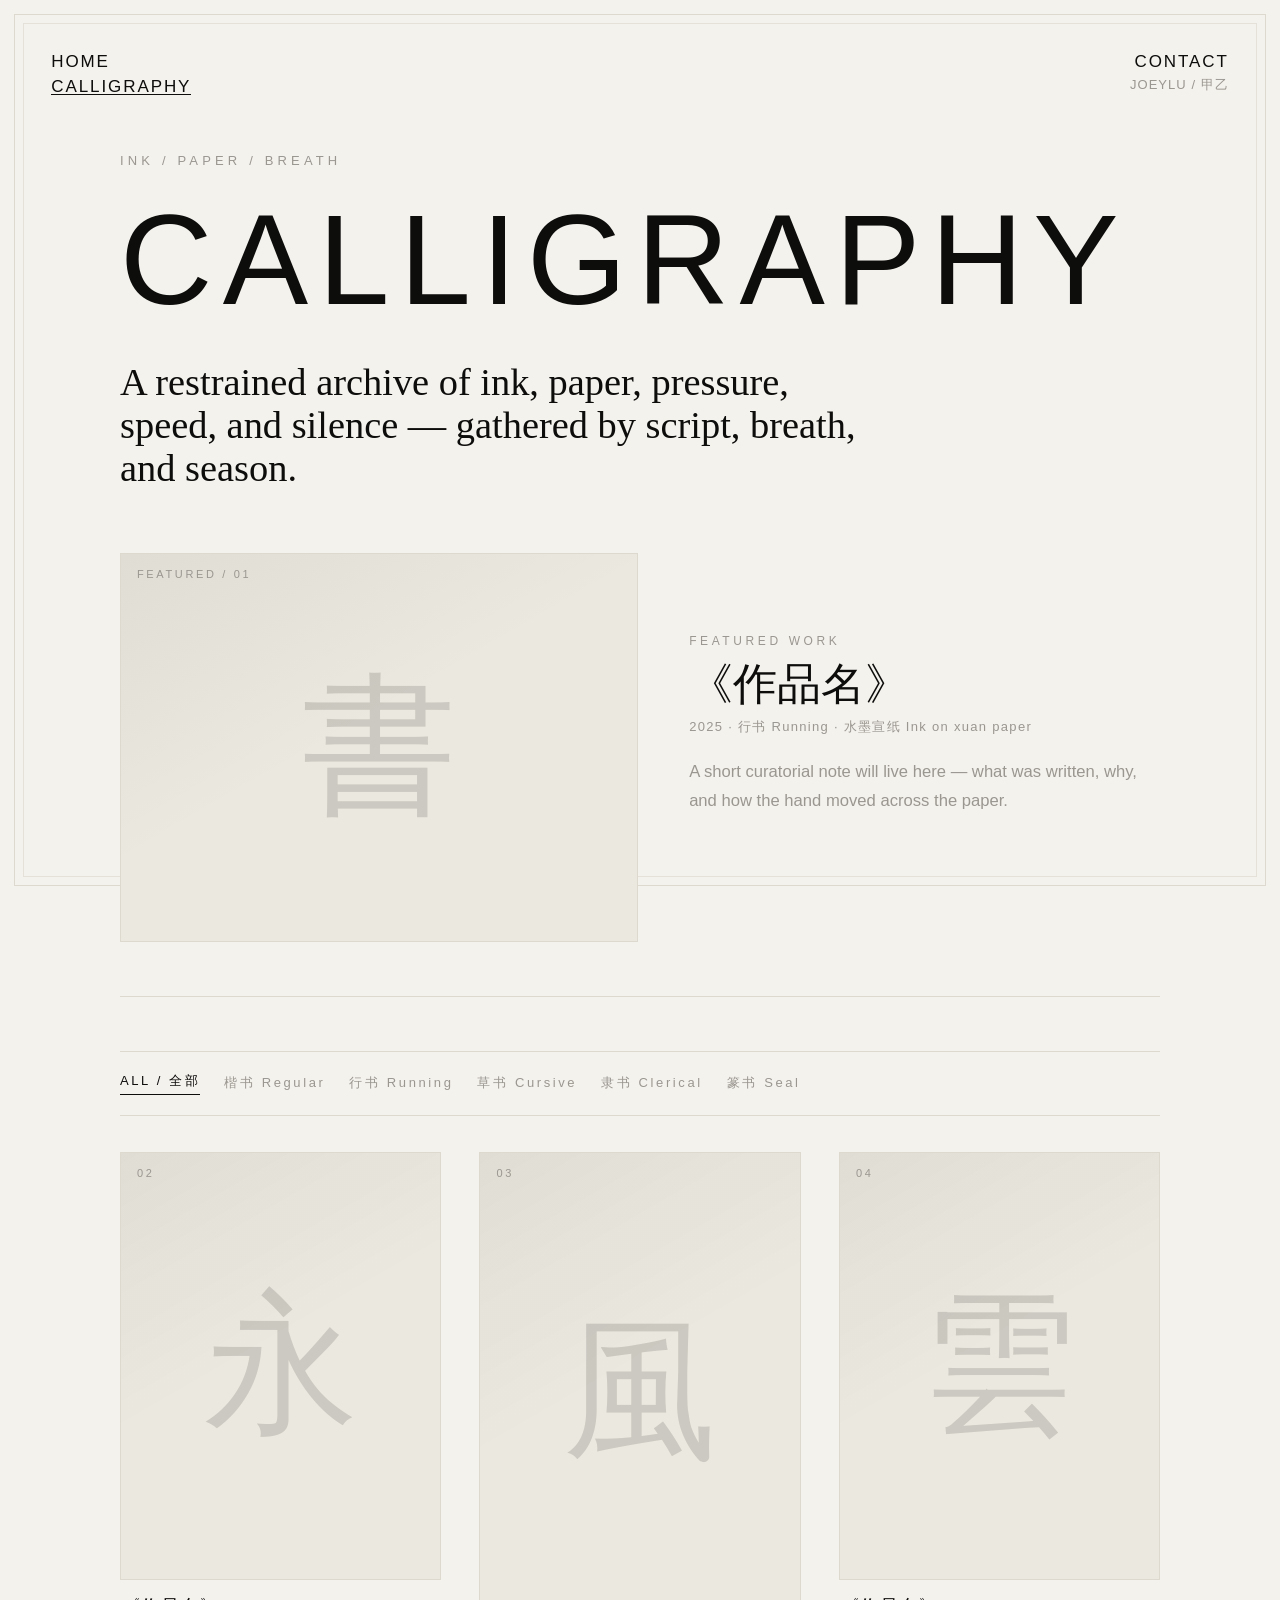
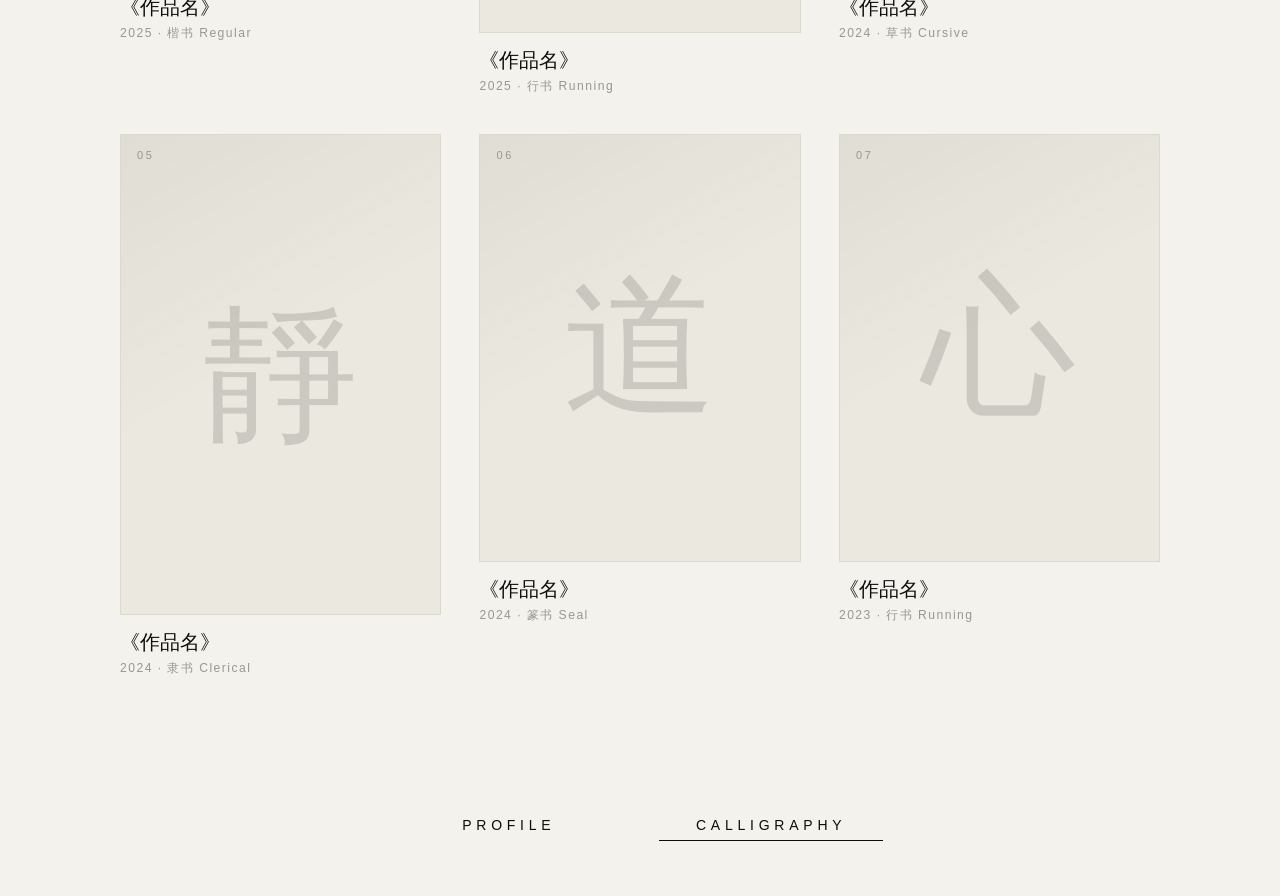
==== calligraphy.html @ 5a06b1b4 "Update header layout: unify home and sub-page headers - Remove BACK TO HOME return links from all su" ====
<!doctype html>
<html lang="en">
  <head>
    <meta charset="UTF-8" />
    <meta name="viewport" content="width=device-width, initial-scale=1.0" />
    <title>Calligraphy | JOEYLU</title>
    <meta
      name="description"
      content="Calligraphy archive and works by JOEYLU — ink, paper, pressure, speed, and silence."
    />
    <link rel="stylesheet" href="styles.css" />
  </head>
  <body>
    <main class="poster section-poster archive-poster" aria-labelledby="page-title">
      <div class="frame" aria-hidden="true"></div>

      <header class="poster-header">
        <div class="header-stack">
          <a href="index.html">HOME</a>
          <a href="calligraphy.html" aria-current="page">CALLIGRAPHY</a>
        </div>
        <div class="header-stack align-right">
          <a href="mailto:hello@example.com">CONTACT</a>
          <span>JOEYLU / 甲乙</span>
        </div>
      </header>

      <section class="page-content">
        <p class="kicker">INK / PAPER / BREATH</p>
        <h1 id="page-title">CALLIGRAPHY</h1>
        <p class="statement">
          A restrained archive of ink, paper, pressure, speed, and silence —
          gathered by script, breath, and season.
        </p>

        <!-- Featured work (always shown, not part of the filter) -->
        <article class="work-feature">
          <div class="work-frame wide">
            <span class="work-glyph">書</span>
            <span class="work-index">FEATURED / 01</span>
          </div>
          <div class="work-feature-meta">
            <p class="work-kicker">FEATURED WORK</p>
            <h2 class="work-title">《作品名》</h2>
            <p class="work-sub">2025 · 行书 Running · 水墨宣纸 Ink on xuan paper</p>
            <p class="body-copy">
              A short curatorial note will live here — what was written, why,
              and how the hand moved across the paper.
            </p>
          </div>
        </article>

        <!-- Filter bar by script style -->
        <div class="work-filters" role="group" aria-label="Filter by script style">
          <button class="work-filter" data-filter="all" aria-pressed="true">
            ALL / 全部
          </button>
          <button class="work-filter" data-filter="regular">楷书 Regular</button>
          <button class="work-filter" data-filter="running">行书 Running</button>
          <button class="work-filter" data-filter="cursive">草书 Cursive</button>
          <button class="work-filter" data-filter="clerical">隶书 Clerical</button>
          <button class="work-filter" data-filter="seal">篆书 Seal</button>
        </div>

        <!-- Works grid -->
        <div class="work-grid">
          <article class="work-card" data-style="regular">
            <a class="work-frame" href="#">
              <span class="work-glyph">永</span>
              <span class="work-index">02</span>
            </a>
            <div class="work-meta">
              <h3 class="work-title">《作品名》</h3>
              <p class="work-sub">2025 · 楷书 Regular</p>
            </div>
          </article>

          <article class="work-card" data-style="running">
            <a class="work-frame tall" href="#">
              <span class="work-glyph">風</span>
              <span class="work-index">03</span>
            </a>
            <div class="work-meta">
              <h3 class="work-title">《作品名》</h3>
              <p class="work-sub">2025 · 行书 Running</p>
            </div>
          </article>

          <article class="work-card" data-style="cursive">
            <a class="work-frame" href="#">
              <span class="work-glyph">雲</span>
              <span class="work-index">04</span>
            </a>
            <div class="work-meta">
              <h3 class="work-title">《作品名》</h3>
              <p class="work-sub">2024 · 草书 Cursive</p>
            </div>
          </article>

          <article class="work-card" data-style="clerical">
            <a class="work-frame tall" href="#">
              <span class="work-glyph">靜</span>
              <span class="work-index">05</span>
            </a>
            <div class="work-meta">
              <h3 class="work-title">《作品名》</h3>
              <p class="work-sub">2024 · 隶书 Clerical</p>
            </div>
          </article>

          <article class="work-card" data-style="seal">
            <a class="work-frame" href="#">
              <span class="work-glyph">道</span>
              <span class="work-index">06</span>
            </a>
            <div class="work-meta">
              <h3 class="work-title">《作品名》</h3>
              <p class="work-sub">2024 · 篆书 Seal</p>
            </div>
          </article>

          <article class="work-card" data-style="running">
            <a class="work-frame" href="#">
              <span class="work-glyph">心</span>
              <span class="work-index">07</span>
            </a>
            <div class="work-meta">
              <h3 class="work-title">《作品名》</h3>
              <p class="work-sub">2023 · 行书 Running</p>
            </div>
          </article>
        </div>

      </section>

      <nav class="entry-nav sub-nav" aria-label="Section navigation">
        <a href="profile.html">PROFILE</a>
        <a href="calligraphy.html" aria-current="page">CALLIGRAPHY</a>
      </nav>
    </main>
    <script src="script.js"></script>
  </body>
</html>
---- styles.css ----
:root {
  --paper: #f4f2ed;
  --ink: #0d0d0c;
  --line: #ddd9cf;
  --muted: #9a9690;
  --soft: #ebe8df;
  --warm: #b5a48e;
  color-scheme: light;
}

* {
  box-sizing: border-box;
}

html {
  min-height: 100%;
  background: var(--paper);
}

body {
  min-width: 320px;
  min-height: 100%;
  margin: 0;
  background: var(--paper);
  color: var(--ink);
  font-family:
    "Neue Haas Grotesk Text", "Helvetica Neue", Helvetica, Arial,
    "PingFang SC", "Noto Sans SC", sans-serif;
}

a {
  color: inherit;
  text-decoration: none;
}

a:focus-visible {
  outline: 1px solid var(--ink);
  outline-offset: 6px;
}

.sr-only {
  position: absolute;
  width: 1px;
  height: 1px;
  padding: 0;
  overflow: hidden;
  clip: rect(0, 0, 0, 0);
  white-space: nowrap;
  border: 0;
}

.poster {
  position: relative;
  display: grid;
  min-height: 100svh;
  padding: clamp(28px, 4vw, 60px);
  overflow: hidden;
  isolation: isolate;
}

.frame {
  position: fixed;
  inset: clamp(12px, 1.1vw, 22px);
  z-index: -1;
  border: 1px solid var(--line);
  pointer-events: none;
}

.frame::before {
  content: "";
  position: absolute;
  inset: 8px;
  border: 1px solid rgba(221, 217, 207, 0.68);
}

.poster-header {
  display: flex;
  align-items: flex-start;
  justify-content: space-between;
  gap: 24px;
  width: 100%;
  letter-spacing: 0.12em;
  line-height: 1.34;
}

.header-stack {
  display: grid;
  gap: 2px;
  font-size: clamp(17px, 1.3vw, 22px);
  font-weight: 500;
}

.header-stack a,
.header-stack span {
  display: block;
}

.header-stack span {
  color: var(--muted);
  font-size: clamp(13px, 0.95vw, 17px);
  font-weight: 400;
  letter-spacing: 0.08em;
}

.align-right {
  text-align: right;
}

.home-poster {
  grid-template-rows: auto 1fr auto;
}

.wordmark-wrap {
  display: grid;
  place-items: center;
  min-height: 0;
}

.logo-lockup {
  position: relative;
  display: grid;
  place-items: center;
  width: min(68vw, 980px);
  min-width: 620px;
}

.wordmark-image {
  display: block;
  width: 100%;
  height: auto;
  filter: contrast(1.04);
  transform: translateX(-1%);
  user-select: none;
}

.seal-image {
  display: none;
}

.entry-nav {
  display: grid;
  grid-template-columns: repeat(2, minmax(0, 1fr));
  align-items: center;
  width: min(38vw, 520px);
  margin: 0 auto clamp(18px, 3.2vh, 40px);
  gap: clamp(18px, 3vw, 56px);
  color: var(--ink);
  font-size: clamp(14px, 1.05vw, 18px);
  letter-spacing: 0.34em;
  text-align: center;
}

.entry-nav a {
  position: relative;
  display: inline-flex;
  justify-content: center;
  min-width: 0;
  padding: 12px 0;
  white-space: nowrap;
}

.entry-nav a::after,
.header-stack a::after,
.return-link::after {
  content: "";
  position: absolute;
  left: 0;
  right: 0;
  bottom: 4px;
  height: 1px;
  background: currentColor;
  opacity: 0;
  transform: scaleX(0.35);
  transition:
    opacity 180ms ease,
    transform 180ms ease;
}

.header-stack a,
.return-link {
  position: relative;
}

.entry-nav a:hover::after,
.entry-nav a[aria-current="page"]::after,
.header-stack a:hover::after,
.header-stack a[aria-current="page"]::after,
.return-link:hover::after {
  opacity: 1;
  transform: scaleX(1);
}

.section-poster {
  grid-template-rows: auto 1fr auto;
}

.page-content {
  align-self: center;
  width: min(860px, 76vw);
  margin: clamp(48px, 8vh, 100px) auto;
}

.kicker {
  margin: 0 0 clamp(22px, 4vh, 48px);
  color: var(--muted);
  font-size: clamp(13px, 1vw, 16px);
  letter-spacing: 0.32em;
}

.page-content h1 {
  margin: 0 0 clamp(24px, 5vh, 54px);
  font-size: clamp(58px, 10vw, 148px);
  font-weight: 500;
  letter-spacing: 0.08em;
  line-height: 0.88;
}

.statement {
  max-width: 760px;
  margin: 0 0 28px;
  font-family: Georgia, "Times New Roman", serif;
  font-size: clamp(25px, 3vw, 48px);
  line-height: 1.12;
}

.body-copy {
  max-width: 560px;
  margin: 0 0 46px;
  color: var(--muted);
  font-size: clamp(15px, 1.3vw, 18px);
  line-height: 1.7;
}

.return-link {
  display: inline-flex;
  padding: 12px 0;
  font-size: clamp(13px, 1vw, 16px);
  letter-spacing: 0.28em;
}

.placeholder-grid {
  display: grid;
  grid-template-columns: repeat(3, minmax(0, 1fr));
  gap: 14px;
  max-width: 760px;
  margin: 44px 0 36px;
}

.placeholder-grid span {
  display: grid;
  min-height: clamp(150px, 18vw, 230px);
  place-items: end start;
  padding: 18px;
  border: 1px solid var(--line);
  background:
    linear-gradient(135deg, rgba(13, 13, 12, 0.04), transparent 42%),
    var(--soft);
  color: var(--muted);
  font-size: 12px;
  letter-spacing: 0.2em;
}

.photo-placeholders span {
  background:
    linear-gradient(145deg, rgba(181, 164, 142, 0.42), transparent 48%),
    linear-gradient(315deg, rgba(13, 13, 12, 0.13), transparent 52%),
    var(--soft);
}

.sub-nav {
  margin-bottom: 0;
}

/* ---- Calligraphy archive (sub-page framework) ---- */

.archive-poster {
  grid-template-rows: auto auto 1fr;
}

.archive-poster .page-content {
  align-self: start;
  width: min(1040px, 88vw);
  margin: clamp(40px, 6vh, 88px) auto clamp(56px, 8vh, 104px);
}

/* Featured work */
.work-feature {
  display: grid;
  grid-template-columns: 1.1fr 1fr;
  gap: clamp(24px, 4vw, 56px);
  align-items: center;
  margin: clamp(44px, 7vh, 88px) 0 clamp(40px, 6vh, 72px);
  padding-bottom: clamp(40px, 6vh, 72px);
  border-bottom: 1px solid var(--line);
}

.work-feature-meta .work-kicker {
  margin: 0 0 14px;
  color: var(--muted);
  font-size: clamp(12px, 0.9vw, 15px);
  letter-spacing: 0.3em;
}

.work-feature-meta .work-title {
  margin: 0 0 12px;
  font-family: Georgia, "Times New Roman", "Songti SC", serif;
  font-size: clamp(30px, 3.4vw, 52px);
  font-weight: 500;
  line-height: 1.02;
}

.work-feature-meta .work-sub {
  margin: 0 0 22px;
  color: var(--muted);
  font-size: clamp(13px, 1vw, 16px);
  letter-spacing: 0.1em;
}

/* Filter bar */
.work-filters {
  display: flex;
  flex-wrap: wrap;
  gap: 8px 24px;
  align-items: center;
  margin: clamp(36px, 5vh, 60px) 0 clamp(28px, 4vh, 44px);
  padding: 16px 0;
  border-top: 1px solid var(--line);
  border-bottom: 1px solid var(--line);
}

.work-filter {
  appearance: none;
  margin: 0;
  padding: 4px 0;
  background: none;
  border: 0;
  color: var(--muted);
  font: inherit;
  font-size: clamp(13px, 1vw, 16px);
  letter-spacing: 0.2em;
  cursor: pointer;
  transition: color 180ms ease;
}

.work-filter:hover {
  color: var(--ink);
}

.work-filter[aria-pressed="true"] {
  color: var(--ink);
}

.work-filter[aria-pressed="true"]::after {
  content: "";
  display: block;
  height: 1px;
  margin-top: 4px;
  background: currentColor;
}

/* Works grid */
.work-grid {
  display: grid;
  grid-template-columns: repeat(auto-fill, minmax(248px, 1fr));
  gap: clamp(22px, 3vw, 44px);
  margin: 0 0 56px;
}

.work-card {
  display: flex;
  flex-direction: column;
}

.work-frame {
  position: relative;
  display: grid;
  place-items: center;
  aspect-ratio: 3 / 4;
  overflow: hidden;
  border: 1px solid var(--line);
  background:
    linear-gradient(150deg, rgba(13, 13, 12, 0.05), transparent 46%),
    var(--soft);
  color: var(--muted);
}

.work-frame.tall {
  aspect-ratio: 2 / 3;
}

.work-frame.wide {
  aspect-ratio: 4 / 3;
}

.work-frame:hover .work-glyph {
  color: rgba(13, 13, 12, 0.24);
  transition: color 220ms ease;
}

.work-glyph {
  font-family: "Noto Serif SC", "Songti SC", STSong, "Times New Roman", serif;
  font-size: clamp(80px, 12vw, 168px);
  line-height: 1;
  color: rgba(13, 13, 12, 0.14);
  user-select: none;
}

.work-index {
  position: absolute;
  top: 14px;
  left: 16px;
  font-size: 11px;
  letter-spacing: 0.24em;
  color: var(--muted);
}

.work-meta {
  margin-top: 16px;
}

.work-title {
  margin: 0;
  font-family: Georgia, "Times New Roman", "Songti SC", serif;
  font-size: clamp(20px, 1.6vw, 26px);
  font-weight: 500;
  line-height: 1.12;
}

.work-sub {
  margin: 6px 0 0;
  color: var(--muted);
  font-size: clamp(12px, 0.95vw, 14px);
  letter-spacing: 0.12em;
}

/* Archive responsive */
@media (max-width: 900px) {
  .archive-poster .page-content {
    width: min(680px, 82vw);
  }

  .work-feature {
    grid-template-columns: 1fr;
    gap: 22px;
  }
}

@media (max-width: 900px) {
  .poster {
    padding: 30px 26px;
  }

  .logo-lockup {
    width: 88vw;
    min-width: 0;
  }

  .entry-nav {
    width: 56vw;
    gap: 12px;
    font-size: 12px;
    letter-spacing: 0.2em;
  }

  .page-content {
    width: min(680px, 82vw);
  }

  .page-content h1 {
    font-size: clamp(42px, 10vw, 92px);
    letter-spacing: 0.06em;
    line-height: 0.94;
  }

  .placeholder-grid {
    grid-template-columns: 1fr;
  }
}

@media (max-width: 560px) {
  .poster {
    min-height: 100svh;
    padding: 26px 20px;
  }

  .frame {
    inset: 9px;
  }

  .poster-header {
    gap: 16px;
  }

  .header-stack {
    font-size: 13px;
    letter-spacing: 0.1em;
  }

  .header-stack span {
    font-size: 10px;
  }

  .logo-lockup {
    width: 88vw;
  }

  .wordmark-image {
    transform: translateX(-1%);
  }

  .entry-nav {
    width: 64vw;
    gap: 8px;
    margin-bottom: 12px;
    font-size: 10px;
    letter-spacing: 0.12em;
  }

  .statement {
    font-size: clamp(23px, 8vw, 34px);
  }
}
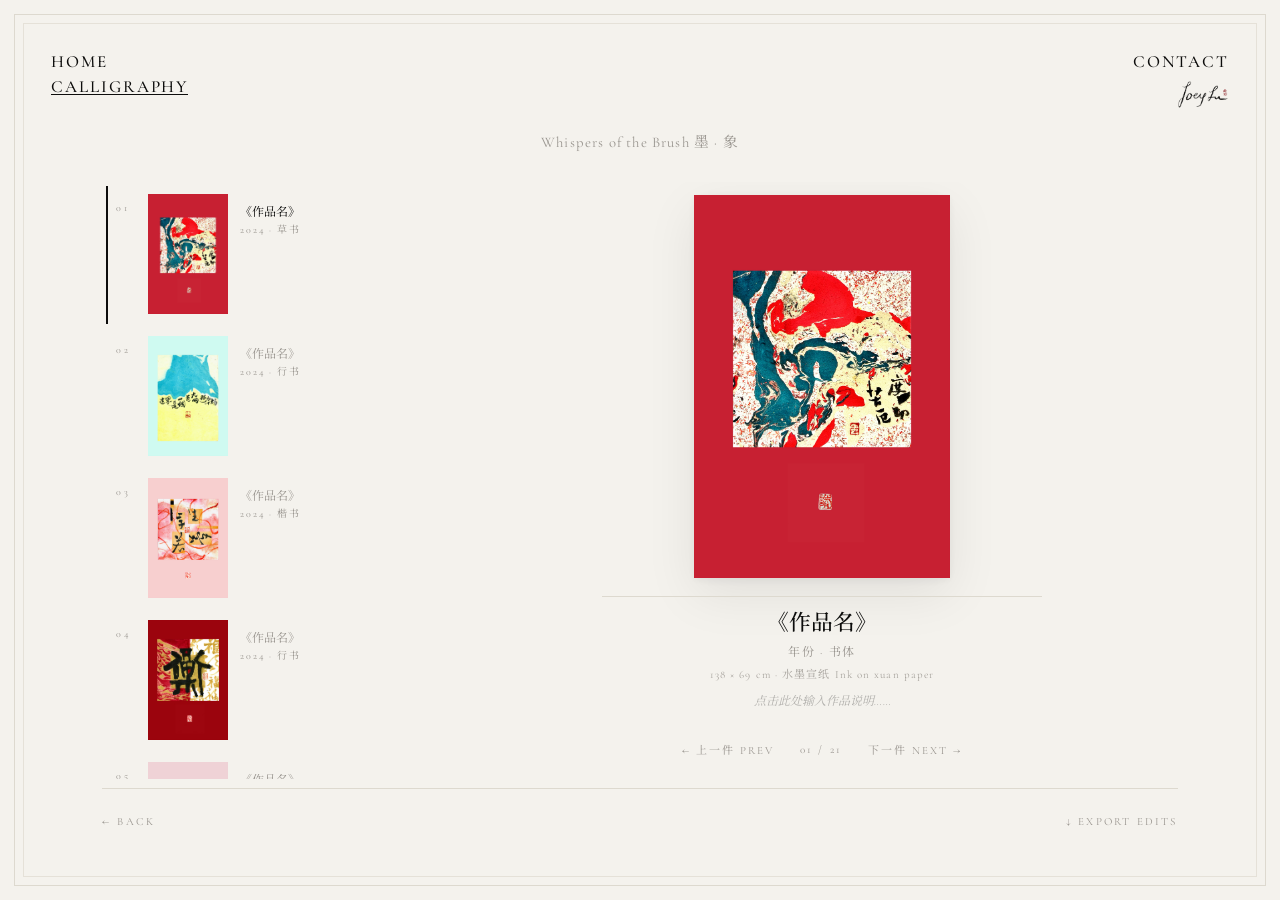
==== commit db9668f2: "v0.4: move wordmark to top-right logo, fix stage image fit, polish responsive layout" ====
--- a/calligraphy.html
+++ b/calligraphy.html
@@ -6,7 +6,13 @@
     <title>Calligraphy | JOEYLU</title>
     <meta
       name="description"
-      content="Calligraphy archive and works by JOEYLU — ink, paper, pressure, speed, and silence."
+      content="Calligraphy archive by JOEYLU — twenty-one vertical postcards, ink on paper."
+    />
+    <link rel="preconnect" href="https://fonts.googleapis.com" />
+    <link rel="preconnect" href="https://fonts.gstatic.com" crossorigin />
+    <link
+      href="https://fonts.googleapis.com/css2?family=Cormorant+Garamond:ital,wght@0,400;0,500;1,400&family=Noto+Serif+SC:wght@400;500&display=swap"
+      rel="stylesheet"
     />
     <link rel="stylesheet" href="styles.css" />
   </head>
@@ -21,122 +27,283 @@
         </div>
         <div class="header-stack align-right">
           <a href="mailto:hello@example.com">CONTACT</a>
-          <span>JOEYLU / 甲乙</span>
+          <img
+            class="header-logo"
+            src="assets/joeylu-handwritten.png"
+            alt="JOEYLU"
+          />
         </div>
       </header>
 
-      <section class="page-content">
-        <p class="kicker">INK / PAPER / BREATH</p>
-        <h1 id="page-title">CALLIGRAPHY</h1>
-        <p class="statement">
-          A restrained archive of ink, paper, pressure, speed, and silence —
-          gathered by script, breath, and season.
-        </p>
-
-        <!-- Featured work (always shown, not part of the filter) -->
-        <article class="work-feature">
-          <div class="work-frame wide">
-            <span class="work-glyph">書</span>
-            <span class="work-index">FEATURED / 01</span>
-          </div>
-          <div class="work-feature-meta">
-            <p class="work-kicker">FEATURED WORK</p>
-            <h2 class="work-title">《作品名》</h2>
-            <p class="work-sub">2025 · 行书 Running · 水墨宣纸 Ink on xuan paper</p>
-            <p class="body-copy">
-              A short curatorial note will live here — what was written, why,
-              and how the hand moved across the paper.
-            </p>
-          </div>
-        </article>
-
-        <!-- Filter bar by script style -->
-        <div class="work-filters" role="group" aria-label="Filter by script style">
-          <button class="work-filter" data-filter="all" aria-pressed="true">
-            ALL / 全部
-          </button>
-          <button class="work-filter" data-filter="regular">楷书 Regular</button>
-          <button class="work-filter" data-filter="running">行书 Running</button>
-          <button class="work-filter" data-filter="cursive">草书 Cursive</button>
-          <button class="work-filter" data-filter="clerical">隶书 Clerical</button>
-          <button class="work-filter" data-filter="seal">篆书 Seal</button>
-        </div>
-
-        <!-- Works grid -->
-        <div class="work-grid">
-          <article class="work-card" data-style="regular">
-            <a class="work-frame" href="#">
-              <span class="work-glyph">永</span>
-              <span class="work-index">02</span>
-            </a>
-            <div class="work-meta">
-              <h3 class="work-title">《作品名》</h3>
-              <p class="work-sub">2025 · 楷书 Regular</p>
+      <section class="page-content gallery-page">
+        <div class="gallery-top">
+          <h1 id="page-title" class="sr-only">CALLIGRAPHY</h1>
+          <span class="gallery-label">Whispers of the Brush 墨 · 象</span>
+        </div>
+
+        <div class="gallery">
+          <nav class="gallery-list" aria-label="Works">
+            <button class="gallery-thumb" data-index="01" data-style="cursive" type="button">
+              <span class="thumb-no">01</span>
+              <span class="thumb-img-wrap">
+                <img class="thumb-img" src="assets/works/work-01.jpg" alt="作品 01" loading="lazy" />
+              </span>
+              <span class="thumb-meta">
+                <span class="thumb-title">《作品名》</span>
+                <span class="thumb-sub">2024 · 草书</span>
+              </span>
+            </button>
+            <button class="gallery-thumb" data-index="02" data-style="running" type="button">
+              <span class="thumb-no">02</span>
+              <span class="thumb-img-wrap">
+                <img class="thumb-img" src="assets/works/work-02.jpg" alt="作品 02" loading="lazy" />
+              </span>
+              <span class="thumb-meta">
+                <span class="thumb-title">《作品名》</span>
+                <span class="thumb-sub">2024 · 行书</span>
+              </span>
+            </button>
+            <button class="gallery-thumb" data-index="03" data-style="regular" type="button">
+              <span class="thumb-no">03</span>
+              <span class="thumb-img-wrap">
+                <img class="thumb-img" src="assets/works/work-03.jpg" alt="作品 03" loading="lazy" />
+              </span>
+              <span class="thumb-meta">
+                <span class="thumb-title">《作品名》</span>
+                <span class="thumb-sub">2024 · 楷书</span>
+              </span>
+            </button>
+            <button class="gallery-thumb" data-index="04" data-style="running" type="button">
+              <span class="thumb-no">04</span>
+              <span class="thumb-img-wrap">
+                <img class="thumb-img" src="assets/works/work-04.jpg" alt="作品 04" loading="lazy" />
+              </span>
+              <span class="thumb-meta">
+                <span class="thumb-title">《作品名》</span>
+                <span class="thumb-sub">2024 · 行书</span>
+              </span>
+            </button>
+            <button class="gallery-thumb" data-index="05" data-style="cursive" type="button">
+              <span class="thumb-no">05</span>
+              <span class="thumb-img-wrap">
+                <img class="thumb-img" src="assets/works/work-05.jpg" alt="作品 05" loading="lazy" />
+              </span>
+              <span class="thumb-meta">
+                <span class="thumb-title">《作品名》</span>
+                <span class="thumb-sub">2024 · 草书</span>
+              </span>
+            </button>
+            <button class="gallery-thumb" data-index="06" data-style="regular" type="button">
+              <span class="thumb-no">06</span>
+              <span class="thumb-img-wrap">
+                <img class="thumb-img" src="assets/works/work-06.jpg" alt="作品 06" loading="lazy" />
+              </span>
+              <span class="thumb-meta">
+                <span class="thumb-title">《作品名》</span>
+                <span class="thumb-sub">2024 · 楷书</span>
+              </span>
+            </button>
+            <button class="gallery-thumb" data-index="07" data-style="cursive" type="button">
+              <span class="thumb-no">07</span>
+              <span class="thumb-img-wrap">
+                <img class="thumb-img" src="assets/works/work-07.jpg" alt="作品 07" loading="lazy" />
+              </span>
+              <span class="thumb-meta">
+                <span class="thumb-title">《作品名》</span>
+                <span class="thumb-sub">2024 · 草书</span>
+              </span>
+            </button>
+            <button class="gallery-thumb" data-index="08" data-style="running" type="button">
+              <span class="thumb-no">08</span>
+              <span class="thumb-img-wrap">
+                <img class="thumb-img" src="assets/works/work-08.jpg" alt="作品 08" loading="lazy" />
+              </span>
+              <span class="thumb-meta">
+                <span class="thumb-title">《作品名》</span>
+                <span class="thumb-sub">2024 · 行书</span>
+              </span>
+            </button>
+            <button class="gallery-thumb" data-index="09" data-style="cursive" type="button">
+              <span class="thumb-no">09</span>
+              <span class="thumb-img-wrap">
+                <img class="thumb-img" src="assets/works/work-09.jpg" alt="作品 09" loading="lazy" />
+              </span>
+              <span class="thumb-meta">
+                <span class="thumb-title">《作品名》</span>
+                <span class="thumb-sub">2024 · 草书</span>
+              </span>
+            </button>
+            <button class="gallery-thumb" data-index="10" data-style="regular" type="button">
+              <span class="thumb-no">10</span>
+              <span class="thumb-img-wrap">
+                <img class="thumb-img" src="assets/works/work-10.jpg" alt="作品 10" loading="lazy" />
+              </span>
+              <span class="thumb-meta">
+                <span class="thumb-title">《作品名》</span>
+                <span class="thumb-sub">2024 · 楷书</span>
+              </span>
+            </button>
+            <button class="gallery-thumb" data-index="11" data-style="cursive" type="button">
+              <span class="thumb-no">11</span>
+              <span class="thumb-img-wrap">
+                <img class="thumb-img" src="assets/works/work-11.jpg" alt="作品 11" loading="lazy" />
+              </span>
+              <span class="thumb-meta">
+                <span class="thumb-title">《作品名》</span>
+                <span class="thumb-sub">2024 · 草书</span>
+              </span>
+            </button>
+            <button class="gallery-thumb" data-index="12" data-style="running" type="button">
+              <span class="thumb-no">12</span>
+              <span class="thumb-img-wrap">
+                <img class="thumb-img" src="assets/works/work-12.jpg" alt="作品 12" loading="lazy" />
+              </span>
+              <span class="thumb-meta">
+                <span class="thumb-title">《作品名》</span>
+                <span class="thumb-sub">2024 · 行书</span>
+              </span>
+            </button>
+            <button class="gallery-thumb" data-index="13" data-style="cursive" type="button">
+              <span class="thumb-no">13</span>
+              <span class="thumb-img-wrap">
+                <img class="thumb-img" src="assets/works/work-13.jpg" alt="作品 13" loading="lazy" />
+              </span>
+              <span class="thumb-meta">
+                <span class="thumb-title">《作品名》</span>
+                <span class="thumb-sub">2024 · 草书</span>
+              </span>
+            </button>
+            <button class="gallery-thumb" data-index="14" data-style="cursive" type="button">
+              <span class="thumb-no">14</span>
+              <span class="thumb-img-wrap">
+                <img class="thumb-img" src="assets/works/work-14.jpg" alt="作品 14" loading="lazy" />
+              </span>
+              <span class="thumb-meta">
+                <span class="thumb-title">《作品名》</span>
+                <span class="thumb-sub">2024 · 草书</span>
+              </span>
+            </button>
+            <button class="gallery-thumb" data-index="15" data-style="cursive" type="button">
+              <span class="thumb-no">15</span>
+              <span class="thumb-img-wrap">
+                <img class="thumb-img" src="assets/works/work-15.jpg" alt="作品 15" loading="lazy" />
+              </span>
+              <span class="thumb-meta">
+                <span class="thumb-title">《作品名》</span>
+                <span class="thumb-sub">2024 · 草书</span>
+              </span>
+            </button>
+            <button class="gallery-thumb" data-index="16" data-style="regular" type="button">
+              <span class="thumb-no">16</span>
+              <span class="thumb-img-wrap">
+                <img class="thumb-img" src="assets/works/work-16.jpg" alt="作品 16" loading="lazy" />
+              </span>
+              <span class="thumb-meta">
+                <span class="thumb-title">《作品名》</span>
+                <span class="thumb-sub">2024 · 楷书</span>
+              </span>
+            </button>
+            <button class="gallery-thumb" data-index="17" data-style="regular" type="button">
+              <span class="thumb-no">17</span>
+              <span class="thumb-img-wrap">
+                <img class="thumb-img" src="assets/works/work-17.jpg" alt="作品 17" loading="lazy" />
+              </span>
+              <span class="thumb-meta">
+                <span class="thumb-title">《作品名》</span>
+                <span class="thumb-sub">2024 · 楷书</span>
+              </span>
+            </button>
+            <button class="gallery-thumb" data-index="18" data-style="cursive" type="button">
+              <span class="thumb-no">18</span>
+              <span class="thumb-img-wrap">
+                <img class="thumb-img" src="assets/works/work-18.jpg" alt="作品 18" loading="lazy" />
+              </span>
+              <span class="thumb-meta">
+                <span class="thumb-title">《作品名》</span>
+                <span class="thumb-sub">2024 · 草书</span>
+              </span>
+            </button>
+            <button class="gallery-thumb" data-index="19" data-style="cursive" type="button">
+              <span class="thumb-no">19</span>
+              <span class="thumb-img-wrap">
+                <img class="thumb-img" src="assets/works/work-19.jpg" alt="作品 19" loading="lazy" />
+              </span>
+              <span class="thumb-meta">
+                <span class="thumb-title">《作品名》</span>
+                <span class="thumb-sub">2025 · 草书</span>
+              </span>
+            </button>
+            <button class="gallery-thumb" data-index="20" data-style="cursive" type="button">
+              <span class="thumb-no">20</span>
+              <span class="thumb-img-wrap">
+                <img class="thumb-img" src="assets/works/work-20.jpg" alt="作品 20" loading="lazy" />
+              </span>
+              <span class="thumb-meta">
+                <span class="thumb-title">《作品名》</span>
+                <span class="thumb-sub">2025 · 草书</span>
+              </span>
+            </button>
+            <button class="gallery-thumb" data-index="21" data-style="cursive" type="button">
+              <span class="thumb-no">21</span>
+              <span class="thumb-img-wrap">
+                <img class="thumb-img" src="assets/works/work-21.jpg" alt="作品 21" loading="lazy" />
+              </span>
+              <span class="thumb-meta">
+                <span class="thumb-title">《作品名》</span>
+                <span class="thumb-sub">2025 · 草书</span>
+              </span>
+            </button>
+          </nav>
+
+          <article class="gallery-stage" data-current="01">
+            <div class="stage-img-wrap">
+              <img class="stage-img" src="assets/works/work-01.jpg" alt="作品 01" />
             </div>
+
+            <div class="stage-info">
+              <h2
+                class="stage-title"
+                contenteditable="plaintext-only"
+                data-field="title"
+                data-placeholder="《作品名》"
+                spellcheck="false"
+              >《作品名》</h2>
+              <p
+                class="stage-line"
+                contenteditable="plaintext-only"
+                data-field="line"
+                data-placeholder="年份 · 书体"
+                spellcheck="false"
+              >2024 · 草书</p>
+              <p
+                class="stage-size"
+                contenteditable="plaintext-only"
+                data-field="size"
+                data-placeholder="138 × 69 cm · 水墨宣纸 Ink on xuan paper"
+                spellcheck="false"
+              >138 × 69 cm · 水墨宣纸 Ink on xuan paper</p>
+              <p
+                class="stage-notes"
+                contenteditable="plaintext-only"
+                data-field="notes"
+                data-placeholder="点击此处输入作品说明……"
+                spellcheck="false"
+              ></p>
+            </div>
+
+            <nav class="stage-nav" aria-label="作品导航">
+              <button class="stage-prev" type="button">&larr; 上一件 PREV</button>
+              <span class="stage-counter">01 / 21</span>
+              <button class="stage-next" type="button">下一件 NEXT &rarr;</button>
+            </nav>
           </article>
-
-          <article class="work-card" data-style="running">
-            <a class="work-frame tall" href="#">
-              <span class="work-glyph">風</span>
-              <span class="work-index">03</span>
-            </a>
-            <div class="work-meta">
-              <h3 class="work-title">《作品名》</h3>
-              <p class="work-sub">2025 · 行书 Running</p>
-            </div>
-          </article>
-
-          <article class="work-card" data-style="cursive">
-            <a class="work-frame" href="#">
-              <span class="work-glyph">雲</span>
-              <span class="work-index">04</span>
-            </a>
-            <div class="work-meta">
-              <h3 class="work-title">《作品名》</h3>
-              <p class="work-sub">2024 · 草书 Cursive</p>
-            </div>
-          </article>
-
-          <article class="work-card" data-style="clerical">
-            <a class="work-frame tall" href="#">
-              <span class="work-glyph">靜</span>
-              <span class="work-index">05</span>
-            </a>
-            <div class="work-meta">
-              <h3 class="work-title">《作品名》</h3>
-              <p class="work-sub">2024 · 隶书 Clerical</p>
-            </div>
-          </article>
-
-          <article class="work-card" data-style="seal">
-            <a class="work-frame" href="#">
-              <span class="work-glyph">道</span>
-              <span class="work-index">06</span>
-            </a>
-            <div class="work-meta">
-              <h3 class="work-title">《作品名》</h3>
-              <p class="work-sub">2024 · 篆书 Seal</p>
-            </div>
-          </article>
-
-          <article class="work-card" data-style="running">
-            <a class="work-frame" href="#">
-              <span class="work-glyph">心</span>
-              <span class="work-index">07</span>
-            </a>
-            <div class="work-meta">
-              <h3 class="work-title">《作品名》</h3>
-              <p class="work-sub">2023 · 行书 Running</p>
-            </div>
-          </article>
-        </div>
-
+        </div>
+
+        <div class="gallery-foot">
+          <a class="back-btn" href="index.html">&larr; BACK</a>
+          <button class="export-btn" type="button">&darr; EXPORT EDITS</button>
+        </div>
       </section>
-
-      <nav class="entry-nav sub-nav" aria-label="Section navigation">
-        <a href="profile.html">PROFILE</a>
-        <a href="calligraphy.html" aria-current="page">CALLIGRAPHY</a>
-      </nav>
     </main>
     <script src="script.js"></script>
   </body>
--- a/styles.css
+++ b/styles.css
@@ -24,8 +24,9 @@
   background: var(--paper);
   color: var(--ink);
   font-family:
-    "Neue Haas Grotesk Text", "Helvetica Neue", Helvetica, Arial,
-    "PingFang SC", "Noto Sans SC", sans-serif;
+    "Cormorant Garamond", "Noto Serif SC", Georgia, "Times New Roman",
+    "Songti SC", "STSong", serif;
+  font-feature-settings: "kern", "liga", "calt";
 }
 
 a {
@@ -102,7 +103,18 @@
   letter-spacing: 0.08em;
 }
 
+.header-logo {
+  display: block;
+  height: clamp(20px, 3.2vh, 32px);
+  width: auto;
+  max-width: 140px;
+  object-fit: contain;
+  margin-top: 4px;
+  margin-left: auto;
+}
+
 .align-right {
+  justify-items: end;
   text-align: right;
 }
 
@@ -271,177 +283,773 @@
   margin-bottom: 0;
 }
 
-/* ---- Calligraphy archive (sub-page framework) ---- */
-
-.archive-poster {
-  grid-template-rows: auto auto 1fr;
-}
-
-.archive-poster .page-content {
-  align-self: start;
-  width: min(1040px, 88vw);
-  margin: clamp(40px, 6vh, 88px) auto clamp(56px, 8vh, 104px);
-}
-
-/* Featured work */
-.work-feature {
+/* ---- Profile split layout ---- */
+
+.profile-poster {
+  grid-template-rows: auto 1fr;
+  height: 100svh;
+  min-height: 100svh;
+  padding: 0;
+  overflow: hidden;
+}
+
+.profile-poster .frame {
+  z-index: 1;
+  pointer-events: none;
+}
+
+.profile-poster .poster-header {
+  position: relative;
+  z-index: 2;
+  padding: clamp(28px, 3.4vw, 52px) clamp(32px, 4vw, 64px) 0;
+}
+
+/* Back link — 右下角返回按钮 */
+.back-link {
+  position: fixed;
+  right: clamp(32px, 4vw, 64px);
+  bottom: clamp(24px, 3vw, 44px);
+  z-index: 10;
+  display: inline-flex;
+  align-items: center;
+  gap: 10px;
+  padding: 8px 0;
+  color: var(--muted);
+  font-size: clamp(12px, 0.9vw, 14px);
+  letter-spacing: 0.28em;
+  text-transform: uppercase;
+  transition: color 180ms ease;
+}
+
+.back-link span {
+  font-size: 1.2em;
+  line-height: 1;
+  transition: transform 220ms ease;
+}
+
+.back-link:hover {
+  color: var(--ink);
+}
+
+.back-link:hover span {
+  transform: translateX(-4px);
+}
+
+.profile-split {
+  position: relative;
   display: grid;
-  grid-template-columns: 1.1fr 1fr;
-  gap: clamp(24px, 4vw, 56px);
+  grid-template-columns: 1fr 1fr;
+  height: 100%;
+  min-height: 0;
+  overflow: hidden;
+}
+
+/* Left visual column — 照片作为画廊作品，纸色留白 */
+.profile-visual {
+  position: relative;
+  display: flex;
   align-items: center;
-  margin: clamp(44px, 7vh, 88px) 0 clamp(40px, 6vh, 72px);
-  padding-bottom: clamp(40px, 6vh, 72px);
-  border-bottom: 1px solid var(--line);
-}
-
-.work-feature-meta .work-kicker {
-  margin: 0 0 14px;
-  color: var(--muted);
-  font-size: clamp(12px, 0.9vw, 15px);
-  letter-spacing: 0.3em;
-}
-
-.work-feature-meta .work-title {
-  margin: 0 0 12px;
-  font-family: Georgia, "Times New Roman", "Songti SC", serif;
-  font-size: clamp(30px, 3.4vw, 52px);
-  font-weight: 500;
-  line-height: 1.02;
-}
-
-.work-feature-meta .work-sub {
-  margin: 0 0 22px;
-  color: var(--muted);
-  font-size: clamp(13px, 1vw, 16px);
-  letter-spacing: 0.1em;
-}
-
-/* Filter bar */
-.work-filters {
-  display: flex;
-  flex-wrap: wrap;
-  gap: 8px 24px;
-  align-items: center;
-  margin: clamp(36px, 5vh, 60px) 0 clamp(28px, 4vh, 44px);
-  padding: 16px 0;
-  border-top: 1px solid var(--line);
-  border-bottom: 1px solid var(--line);
-}
-
-.work-filter {
+  justify-content: center;
+  height: 100%;
+  min-height: 0;
+  padding: clamp(32px, 4vw, 64px);
+  background: var(--paper);
+  overflow: hidden;
+}
+
+/*
+ * 照片尺寸策略（一屏版）：
+ * 照片高度跟随父容器实际可用高度，width/height 均为 auto，
+ * 用 max-width: 100% / max-height: 100% 双向约束，
+ * 确保任何屏幕下都不溢出容器且整页保持一屏。
+ * object-fit: contain 保证原图比例不被拉伸。
+ */
+.profile-photo {
+  display: block;
+  width: auto;
+  height: auto;
+  max-width: 100%;
+  max-height: 100%;
+  object-fit: contain;
+  object-position: center;
+  box-shadow:
+    0 1px 2px rgba(13, 13, 12, 0.04),
+    0 10px 32px rgba(13, 13, 12, 0.08);
+}
+
+/* Right text column — 纸色，开阔的文字空间 */
+.profile-text {
+  position: relative;
+  display: flex;
+  flex-direction: column;
+  justify-content: flex-start;
+  gap: clamp(20px, 3vh, 36px);
+  height: 100%;
+  min-height: 0;
+  padding: clamp(32px, 4vw, 64px) clamp(40px, 5vw, 80px);
+  background: var(--paper);
+  color: var(--ink);
+  overflow: hidden;
+  border-left: 1px solid var(--line);
+}
+
+.profile-text-top {
+  display: flex;
+  justify-content: flex-end;
+  flex-shrink: 0;
+}
+
+.lang-switch {
   appearance: none;
   margin: 0;
-  padding: 4px 0;
+  padding: 0;
   background: none;
   border: 0;
   color: var(--muted);
   font: inherit;
-  font-size: clamp(13px, 1vw, 16px);
+  font-size: clamp(12px, 0.95vw, 14px);
+  letter-spacing: 0.18em;
+  cursor: pointer;
+  transition: color 180ms ease;
+}
+
+.lang-switch:hover {
+  color: var(--ink);
+}
+
+.lang-switch span {
+  color: var(--muted);
+  transition: color 180ms ease;
+}
+
+.lang-switch[data-active="en"] [data-lang="en"],
+.lang-switch[data-active="zh"] [data-lang="zh"] {
+  color: var(--ink);
+  font-weight: 500;
+}
+
+.profile-text-body {
+  flex: 1;
+  display: flex;
+  flex-direction: column;
+  justify-content: flex-start;
+  min-height: 0;
+  overflow: hidden;
+  max-width: 560px;
+}
+
+.profile-intro {
+  flex-shrink: 0;
+}
+
+.profile-experience {
+  flex: 1;
+  min-height: 0;
+  overflow-y: auto;
+}
+
+.profile-experience .lang-panel {
+  height: 100%;
+  min-height: 0;
+}
+
+.profile-experience .lang-panel[hidden] {
+  display: none;
+}
+
+.profile-wordmark {
+  display: block;
+  width: auto;
+  max-width: min(260px, 60%);
+  height: auto;
+  margin: 0 0 clamp(12px, 1.8vh, 20px);
+}
+
+.profile-subtitle {
+  margin: 0 0 clamp(20px, 3vh, 32px);
+  color: var(--muted);
+  font-size: clamp(14px, 1.1vw, 17px);
+  letter-spacing: 0.22em;
+  font-style: italic;
+}
+
+.lang-panel {
+  max-width: 520px;
+}
+
+.lang-panel[hidden] {
+  display: none;
+}
+
+.profile-body {
+  margin: 0 0 clamp(20px, 3vh, 32px);
+  font-size: clamp(15px, 1.15vw, 18px);
+  line-height: 1.8;
+  color: var(--ink);
+  letter-spacing: 0.01em;
+}
+
+.profile-list {
+  margin: 0;
+  padding: 0 0 4px;
+  list-style: none;
+  color: var(--ink);
+  font-size: clamp(13px, 1vw, 15px);
+  line-height: 1.6;
+}
+
+.profile-list li {
+  display: grid;
+  grid-template-columns: clamp(76px, 7.5vw, 96px) 1fr;
+  gap: clamp(12px, 1.4vw, 18px);
+  padding: 10px 0;
+  border-top: 1px solid var(--line);
+}
+
+.profile-list li:first-child {
+  border-top: 1px solid var(--muted);
+}
+
+.profile-list li:last-child {
+  border-bottom: 1px solid var(--line);
+}
+
+.profile-list-date {
+  color: var(--muted);
+  letter-spacing: 0.04em;
+  white-space: nowrap;
+}
+
+.profile-list-event {
+  color: var(--ink);
+}
+
+/* Profile responsive */
+@media (max-width: 1280px) {
+  .profile-text {
+    padding: clamp(28px, 3.4vw, 52px) clamp(32px, 4vw, 56px);
+  }
+}
+
+@media (max-width: 1024px) {
+  .profile-visual {
+    padding: clamp(24px, 3vw, 44px);
+  }
+
+  .profile-text {
+    padding: clamp(24px, 3vw, 44px) clamp(28px, 3.6vw, 48px);
+  }
+
+  .profile-wordmark {
+    max-width: min(220px, 54%);
+  }
+}
+
+@media (max-width: 900px) {
+  .profile-split {
+    grid-template-columns: 1fr;
+    grid-template-rows: minmax(0, 42vh) 1fr;
+  }
+
+  .profile-visual {
+    padding: clamp(24px, 4vw, 36px);
+    border-bottom: 1px solid var(--line);
+  }
+
+  .profile-text {
+    padding: clamp(24px, 4vw, 36px) clamp(24px, 4vw, 40px);
+    border-left: none;
+  }
+
+  .profile-text-body {
+    max-width: 640px;
+  }
+
+  .profile-wordmark {
+    max-width: min(240px, 50%);
+  }
+}
+
+@media (max-width: 560px) {
+  .profile-visual {
+    padding: clamp(18px, 4vw, 28px);
+  }
+
+  .profile-list li {
+    grid-template-columns: 1fr;
+    gap: 2px;
+    padding: 8px 0;
+  }
+
+  .back-link {
+    bottom: clamp(16px, 3vw, 24px);
+    right: clamp(20px, 4vw, 28px);
+  }
+}
+
+/* ---- Calligraphy archive (sub-page framework) ---- */
+
+.archive-poster {
+  grid-template-rows: auto 1fr;
+  height: 100svh;
+  min-height: 100svh;
+  overflow: hidden;
+}
+
+.archive-poster .page-content {
+  align-self: stretch;
+  width: 100%;
+  max-width: min(1320px, 95vw);
+  margin: 0 auto;
+  padding: 0 clamp(24px, 4vw, 56px);
+}
+
+/* Gallery page — museum view: full-height, two independent columns */
+.page-content.gallery-page {
+  align-self: stretch;
+  width: 100%;
+  max-width: min(1320px, 95vw);
+  margin: 0 auto;
+  padding: 0 clamp(24px, 4vw, 56px);
+  height: 100%;
+  min-height: 0;
+  display: flex;
+  flex-direction: column;
+  overflow: hidden;
+}
+
+/*
+ * Gallery top — brush wordmark + CALLIGRAPHY label, side by side, centered.
+ * The wordmark is the JOEYLU handwritten brush image (same as home + profile).
+ */
+.gallery-top {
+  flex: none;
+  display: flex;
+  align-items: center;
+  justify-content: center;
+  gap: clamp(16px, 2.2vw, 32px);
+  padding: clamp(16px, 2.4vh, 28px) 0;
+}
+
+.gallery-wordmark {
+  display: block;
+  width: auto;
+  height: clamp(40px, 6vh, 60px);
+  max-width: min(360px, 42vw);
+  object-fit: contain;
+}
+
+.gallery-label {
+  font-family: "Cormorant Garamond", "Noto Serif SC", Georgia, serif;
+  font-size: clamp(14px, 1.15vw, 17px);
+  font-weight: 400;
+  letter-spacing: 0.08em;
+  color: var(--muted);
+  white-space: nowrap;
+}
+
+/*
+ * Gallery — two independent columns inside a fixed-height container.
+ * Left: thumb list (scrolls on its own). Right: stage (one screen, no scroll).
+ * The page itself never scrolls — each column manages its own overflow.
+ */
+.gallery {
+  flex: 1;
+  min-height: 0;
+  display: grid;
+  grid-template-columns: minmax(248px, 300px) 1fr;
+  gap: clamp(40px, 5vw, 72px);
+  overflow: hidden;
+  padding: clamp(4px, 1vh, 12px) 0;
+}
+
+/* Left: thumb list — independently scrollable, page stays put */
+.gallery-list {
+  overflow-y: auto;
+  overflow-x: hidden;
+  height: 100%;
+  min-height: 0;
+  display: flex;
+  flex-direction: column;
+  gap: 4px;
+  padding: 4px 12px 4px 4px;
+  scrollbar-width: thin;
+  scrollbar-color: var(--line) transparent;
+}
+
+.gallery-list::-webkit-scrollbar {
+  width: 4px;
+}
+
+.gallery-list::-webkit-scrollbar-thumb {
+  background: var(--line);
+}
+
+.gallery-list::-webkit-scrollbar-track {
+  background: transparent;
+}
+
+.gallery-thumb {
+  position: relative;
+  appearance: none;
+  display: grid;
+  grid-template-columns: 20px 80px 1fr;
+  column-gap: 12px;
+  row-gap: 2px;
+  align-items: start;
+  padding: 8px 6px 8px 8px;
+  background: none;
+  border: 0;
+  border-left: 2px solid transparent;
+  text-align: left;
+  cursor: pointer;
+  color: var(--muted);
+  font: inherit;
+  transition: border-color 200ms ease, background 200ms ease;
+}
+
+.gallery-thumb:hover {
+  background: rgba(13, 13, 12, 0.03);
+}
+
+.gallery-thumb.is-active {
+  border-left-color: var(--ink);
+}
+
+.gallery-thumb.is-active .thumb-title {
+  color: var(--ink);
+}
+
+.thumb-no {
+  grid-row: 1 / 3;
+  align-self: start;
+  padding-top: 8px;
+  font-size: 10px;
+  letter-spacing: 0.22em;
+}
+
+/* Thumbnail image — no border, no frame, contain (no crop) */
+.thumb-img-wrap {
+  display: block;
+  width: 80px;
+  aspect-ratio: 2 / 3;
+  overflow: hidden;
+  background: var(--paper);
+}
+
+.thumb-img {
+  display: block;
+  width: 100%;
+  height: 100%;
+  object-fit: contain;
+  transition: transform 320ms ease, opacity 200ms ease;
+}
+
+.gallery-thumb:hover .thumb-img {
+  transform: scale(1.03);
+}
+
+.thumb-meta {
+  display: flex;
+  flex-direction: column;
+  gap: 2px;
+  padding-top: 8px;
+  min-width: 0;
+}
+
+.thumb-title {
+  font-family: "Cormorant Garamond", "Noto Serif SC", Georgia, serif;
+  font-size: clamp(12px, 0.9vw, 14px);
+  color: var(--muted);
+  white-space: nowrap;
+  overflow: hidden;
+  text-overflow: ellipsis;
+}
+
+.thumb-sub {
+  font-size: 10px;
+  letter-spacing: 0.18em;
+  color: var(--muted);
+}
+
+/* Right: stage — one screen, vertically centered, no scroll.
+   The stage never scrolls; the user switches works via PREV/NEXT/keys. */
+.gallery-stage {
+  position: relative;
+  overflow: hidden;
+  height: 100%;
+  min-height: 0;
+  display: flex;
+  flex-direction: column;
+  justify-content: center;
+  align-items: center;
+  gap: clamp(14px, 2vh, 22px);
+  max-width: 560px;
+  width: 100%;
+  margin: 0 auto;
+  padding: clamp(8px, 1.5vh, 16px) 0;
+}
+
+/* Stage image — flexes to fill available vertical space while keeping the whole
+   work fully visible (object-fit: contain, no crop). */
+.stage-img-wrap {
+  flex: 1 1 auto;
+  min-height: 0;
+  width: auto;
+  max-width: 100%;
+  max-height: 100%;
+  overflow: hidden;
+  background: var(--paper);
+  display: flex;
+  align-items: center;
+  justify-content: center;
+  box-shadow: 0 2px 8px rgba(13, 13, 12, 0.06), 0 16px 48px rgba(13, 13, 12, 0.08);
+}
+
+.stage-img {
+  display: block;
+  max-width: 100%;
+  max-height: 100%;
+  width: auto;
+  height: auto;
+  object-fit: contain;
+  transition: opacity 220ms ease;
+}
+
+.stage-info {
+  display: flex;
+  flex-direction: column;
+  align-items: center;
+  text-align: center;
+  gap: 6px;
+  width: 100%;
+  max-width: 440px;
+  padding-top: clamp(8px, 1.4vh, 16px);
+  border-top: 1px solid var(--line);
+}
+
+.stage-title {
+  margin: 0;
+  font-family: "Cormorant Garamond", "Noto Serif SC", Georgia, serif;
+  font-size: clamp(20px, 1.7vw, 26px);
+  font-weight: 500;
+  line-height: 1.2;
+  color: var(--ink);
+}
+
+.stage-line {
+  margin: 0;
+  color: var(--muted);
+  font-size: clamp(12px, 0.9vw, 14px);
+  letter-spacing: 0.14em;
+}
+
+.stage-size {
+  margin: 0;
+  color: var(--muted);
+  font-size: clamp(11px, 0.8vw, 12.5px);
+  letter-spacing: 0.1em;
+  opacity: 0.85;
+}
+
+.stage-notes {
+  margin: clamp(4px, 0.6vh, 8px) 0 0;
+  color: var(--muted);
+  font-size: clamp(12px, 0.9vw, 14px);
+  line-height: 1.6;
+  font-style: italic;
+  opacity: 0.85;
+  max-width: 420px;
+}
+
+/* Editable fields */
+.stage-info [contenteditable]:hover {
+  outline: 1px dashed rgba(13, 13, 12, 0.2);
+  outline-offset: 4px;
+  cursor: text;
+}
+
+.stage-info [contenteditable]:focus {
+  outline: none;
+  background: rgba(13, 13, 12, 0.03);
+  box-shadow: 0 0 0 4px rgba(13, 13, 12, 0.04);
+}
+
+.stage-info [contenteditable]:empty::before {
+  content: attr(data-placeholder);
+  color: rgba(13, 13, 12, 0.32);
+  font-style: italic;
+}
+
+/* Stage navigation */
+.stage-nav {
+  display: flex;
+  align-items: center;
+  justify-content: center;
+  gap: clamp(16px, 2vw, 28px);
+  padding-top: 4px;
+  flex: none;
+}
+
+.stage-prev,
+.stage-next {
+  appearance: none;
+  background: none;
+  border: 0;
+  padding: 8px 0;
+  color: var(--muted);
+  font: inherit;
+  font-size: clamp(11px, 0.85vw, 13px);
+  letter-spacing: 0.18em;
+  cursor: pointer;
+  transition: color 180ms ease;
+}
+
+.stage-prev:hover,
+.stage-next:hover {
+  color: var(--ink);
+}
+
+.stage-counter {
+  color: var(--muted);
+  font-size: clamp(11px, 0.85vw, 13px);
+  letter-spacing: 0.2em;
+}
+
+/* Gallery foot — fixed at bottom of the page */
+.gallery-foot {
+  flex: none;
+  display: flex;
+  align-items: center;
+  justify-content: space-between;
+  gap: 16px;
+  padding: clamp(12px, 1.8vh, 20px) 0 clamp(8px, 1.2vh, 14px);
+  border-top: 1px solid var(--line);
+}
+
+/* Back button (left in gallery foot) */
+.back-btn {
+  display: inline-flex;
+  align-items: center;
+  gap: 8px;
+  padding: 10px 0;
+  color: var(--muted);
+  font-size: clamp(11px, 0.85vw, 13px);
+  letter-spacing: 0.22em;
+  text-decoration: none;
+  transition: color 180ms ease, gap 180ms ease;
+}
+
+.back-btn:hover {
+  color: var(--ink);
+  gap: 12px;
+}
+
+.export-btn {
+  appearance: none;
+  background: none;
+  border: 0;
+  padding: 10px 0;
+  color: var(--muted);
+  font: inherit;
+  font-size: clamp(11px, 0.85vw, 13px);
   letter-spacing: 0.2em;
   cursor: pointer;
   transition: color 180ms ease;
 }
 
-.work-filter:hover {
-  color: var(--ink);
-}
-
-.work-filter[aria-pressed="true"] {
-  color: var(--ink);
-}
-
-.work-filter[aria-pressed="true"]::after {
-  content: "";
-  display: block;
-  height: 1px;
-  margin-top: 4px;
-  background: currentColor;
-}
-
-/* Works grid */
-.work-grid {
-  display: grid;
-  grid-template-columns: repeat(auto-fill, minmax(248px, 1fr));
-  gap: clamp(22px, 3vw, 44px);
-  margin: 0 0 56px;
-}
-
-.work-card {
-  display: flex;
-  flex-direction: column;
-}
-
-.work-frame {
-  position: relative;
-  display: grid;
-  place-items: center;
-  aspect-ratio: 3 / 4;
-  overflow: hidden;
-  border: 1px solid var(--line);
-  background:
-    linear-gradient(150deg, rgba(13, 13, 12, 0.05), transparent 46%),
-    var(--soft);
-  color: var(--muted);
-}
-
-.work-frame.tall {
-  aspect-ratio: 2 / 3;
-}
-
-.work-frame.wide {
-  aspect-ratio: 4 / 3;
-}
-
-.work-frame:hover .work-glyph {
-  color: rgba(13, 13, 12, 0.24);
-  transition: color 220ms ease;
-}
-
-.work-glyph {
-  font-family: "Noto Serif SC", "Songti SC", STSong, "Times New Roman", serif;
-  font-size: clamp(80px, 12vw, 168px);
-  line-height: 1;
-  color: rgba(13, 13, 12, 0.14);
-  user-select: none;
-}
-
-.work-index {
-  position: absolute;
-  top: 14px;
-  left: 16px;
-  font-size: 11px;
-  letter-spacing: 0.24em;
-  color: var(--muted);
-}
-
-.work-meta {
-  margin-top: 16px;
-}
-
-.work-title {
-  margin: 0;
-  font-family: Georgia, "Times New Roman", "Songti SC", serif;
-  font-size: clamp(20px, 1.6vw, 26px);
-  font-weight: 500;
-  line-height: 1.12;
-}
-
-.work-sub {
-  margin: 6px 0 0;
-  color: var(--muted);
-  font-size: clamp(12px, 0.95vw, 14px);
-  letter-spacing: 0.12em;
-}
-
-/* Archive responsive */
+.export-btn:hover {
+  color: var(--ink);
+}
+
+/* Toast */
+.export-toast {
+  position: fixed;
+  bottom: 24px;
+  left: 50%;
+  transform: translateX(-50%) translateY(20px);
+  padding: 10px 18px;
+  background: var(--ink);
+  color: var(--paper);
+  font-size: 12px;
+  letter-spacing: 0.18em;
+  opacity: 0;
+  pointer-events: none;
+  transition: opacity 200ms ease, transform 200ms ease;
+  z-index: 60;
+}
+
+.export-toast.is-visible {
+  opacity: 1;
+  transform: translateX(-50%) translateY(0);
+}
+
+/* Gallery responsive — small screens switch to scrollable single column */
 @media (max-width: 900px) {
-  .archive-poster .page-content {
-    width: min(680px, 82vw);
-  }
-
-  .work-feature {
+  .archive-poster {
+    height: auto;
+    min-height: 100svh;
+    overflow: visible;
+  }
+
+  .page-content.gallery-page {
+    height: auto;
+    overflow: visible;
+  }
+
+  .gallery {
     grid-template-columns: 1fr;
-    gap: 22px;
+    gap: clamp(24px, 4vw, 40px);
+    overflow: visible;
+  }
+
+  .gallery-list {
+    overflow-x: auto;
+    overflow-y: hidden;
+    height: auto;
+    display: flex;
+    flex-direction: row;
+    gap: 10px;
+    padding: 4px 0 12px;
+  }
+
+  .gallery-thumb {
+    flex: none;
+    width: 124px;
+    display: flex;
+    flex-direction: column;
+    gap: 6px;
+    border-left: 0;
+    padding: 4px 4px 8px;
+  }
+
+  .gallery-thumb.is-active {
+    border-left: 0;
+    box-shadow: inset 0 -2px 0 var(--ink);
+  }
+
+  .gallery-thumb .thumb-img-wrap {
+    width: 100%;
+  }
+
+  .gallery-thumb .thumb-no {
+    grid-row: auto;
+  }
+
+  .gallery-thumb .thumb-meta {
+    align-items: center;
+    text-align: center;
+  }
+
+  .gallery-stage {
+    overflow: visible;
+    height: auto;
+    max-width: 480px;
+    margin: 0 auto;
+  }
+
+  .stage-img-wrap {
+    height: clamp(260px, 48vh, 420px);
   }
 }
 
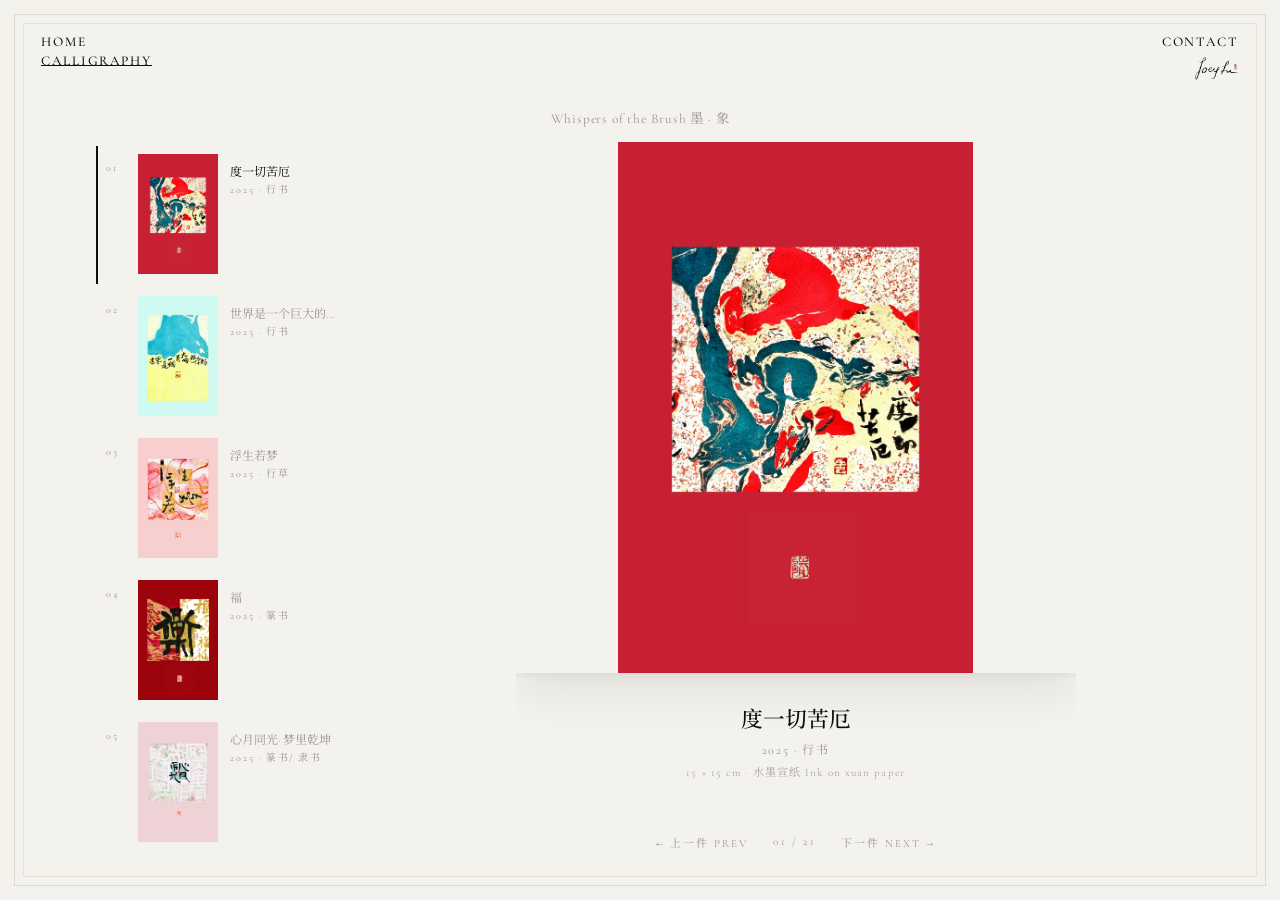
==== commit 1f1f1450: "v0.5: calligraphy scrollable stage, baked edits, contact email update - Calligraphy: remove gallery-" ====
--- a/calligraphy.html
+++ b/calligraphy.html
@@ -26,7 +26,7 @@
           <a href="calligraphy.html" aria-current="page">CALLIGRAPHY</a>
         </div>
         <div class="header-stack align-right">
-          <a href="mailto:hello@example.com">CONTACT</a>
+          <a href="mailto:525245965@qq.com">CONTACT</a>
           <img
             class="header-logo"
             src="assets/joeylu-handwritten.png"
@@ -49,78 +49,78 @@
                 <img class="thumb-img" src="assets/works/work-01.jpg" alt="作品 01" loading="lazy" />
               </span>
               <span class="thumb-meta">
+                <span class="thumb-title">度一切苦厄</span>
+                <span class="thumb-sub">2025 · 行书</span>
+              </span>
+            </button>
+            <button class="gallery-thumb" data-index="02" data-style="running" type="button">
+              <span class="thumb-no">02</span>
+              <span class="thumb-img-wrap">
+                <img class="thumb-img" src="assets/works/work-02.jpg" alt="作品 02" loading="lazy" />
+              </span>
+              <span class="thumb-meta">
+                <span class="thumb-title">世界是一个巨大的游乐场</span>
+                <span class="thumb-sub">2025 · 行书</span>
+              </span>
+            </button>
+            <button class="gallery-thumb" data-index="03" data-style="regular" type="button">
+              <span class="thumb-no">03</span>
+              <span class="thumb-img-wrap">
+                <img class="thumb-img" src="assets/works/work-03.jpg" alt="作品 03" loading="lazy" />
+              </span>
+              <span class="thumb-meta">
+                <span class="thumb-title">浮生若梦</span>
+                <span class="thumb-sub">2025 · 行草</span>
+              </span>
+            </button>
+            <button class="gallery-thumb" data-index="04" data-style="running" type="button">
+              <span class="thumb-no">04</span>
+              <span class="thumb-img-wrap">
+                <img class="thumb-img" src="assets/works/work-04.jpg" alt="作品 04" loading="lazy" />
+              </span>
+              <span class="thumb-meta">
+                <span class="thumb-title">福</span>
+                <span class="thumb-sub">2025 · 篆书</span>
+              </span>
+            </button>
+            <button class="gallery-thumb" data-index="05" data-style="cursive" type="button">
+              <span class="thumb-no">05</span>
+              <span class="thumb-img-wrap">
+                <img class="thumb-img" src="assets/works/work-05.jpg" alt="作品 05" loading="lazy" />
+              </span>
+              <span class="thumb-meta">
+                <span class="thumb-title">心月同光· 梦里乾坤</span>
+                <span class="thumb-sub">2025 · 篆书/ 隶书</span>
+              </span>
+            </button>
+            <button class="gallery-thumb" data-index="06" data-style="regular" type="button">
+              <span class="thumb-no">06</span>
+              <span class="thumb-img-wrap">
+                <img class="thumb-img" src="assets/works/work-06.jpg" alt="作品 06" loading="lazy" />
+              </span>
+              <span class="thumb-meta">
+                <span class="thumb-title">穿越周期</span>
+                <span class="thumb-sub">2025 · 行书</span>
+              </span>
+            </button>
+            <button class="gallery-thumb" data-index="07" data-style="cursive" type="button">
+              <span class="thumb-no">07</span>
+              <span class="thumb-img-wrap">
+                <img class="thumb-img" src="assets/works/work-07.jpg" alt="作品 07" loading="lazy" />
+              </span>
+              <span class="thumb-meta">
                 <span class="thumb-title">《作品名》</span>
                 <span class="thumb-sub">2024 · 草书</span>
               </span>
             </button>
-            <button class="gallery-thumb" data-index="02" data-style="running" type="button">
-              <span class="thumb-no">02</span>
-              <span class="thumb-img-wrap">
-                <img class="thumb-img" src="assets/works/work-02.jpg" alt="作品 02" loading="lazy" />
-              </span>
-              <span class="thumb-meta">
-                <span class="thumb-title">《作品名》</span>
-                <span class="thumb-sub">2024 · 行书</span>
-              </span>
-            </button>
-            <button class="gallery-thumb" data-index="03" data-style="regular" type="button">
-              <span class="thumb-no">03</span>
-              <span class="thumb-img-wrap">
-                <img class="thumb-img" src="assets/works/work-03.jpg" alt="作品 03" loading="lazy" />
-              </span>
-              <span class="thumb-meta">
-                <span class="thumb-title">《作品名》</span>
-                <span class="thumb-sub">2024 · 楷书</span>
-              </span>
-            </button>
-            <button class="gallery-thumb" data-index="04" data-style="running" type="button">
-              <span class="thumb-no">04</span>
-              <span class="thumb-img-wrap">
-                <img class="thumb-img" src="assets/works/work-04.jpg" alt="作品 04" loading="lazy" />
-              </span>
-              <span class="thumb-meta">
-                <span class="thumb-title">《作品名》</span>
-                <span class="thumb-sub">2024 · 行书</span>
-              </span>
-            </button>
-            <button class="gallery-thumb" data-index="05" data-style="cursive" type="button">
-              <span class="thumb-no">05</span>
-              <span class="thumb-img-wrap">
-                <img class="thumb-img" src="assets/works/work-05.jpg" alt="作品 05" loading="lazy" />
-              </span>
-              <span class="thumb-meta">
-                <span class="thumb-title">《作品名》</span>
-                <span class="thumb-sub">2024 · 草书</span>
-              </span>
-            </button>
-            <button class="gallery-thumb" data-index="06" data-style="regular" type="button">
-              <span class="thumb-no">06</span>
-              <span class="thumb-img-wrap">
-                <img class="thumb-img" src="assets/works/work-06.jpg" alt="作品 06" loading="lazy" />
-              </span>
-              <span class="thumb-meta">
-                <span class="thumb-title">《作品名》</span>
-                <span class="thumb-sub">2024 · 楷书</span>
-              </span>
-            </button>
-            <button class="gallery-thumb" data-index="07" data-style="cursive" type="button">
-              <span class="thumb-no">07</span>
-              <span class="thumb-img-wrap">
-                <img class="thumb-img" src="assets/works/work-07.jpg" alt="作品 07" loading="lazy" />
-              </span>
-              <span class="thumb-meta">
-                <span class="thumb-title">《作品名》</span>
-                <span class="thumb-sub">2024 · 草书</span>
-              </span>
-            </button>
             <button class="gallery-thumb" data-index="08" data-style="running" type="button">
               <span class="thumb-no">08</span>
               <span class="thumb-img-wrap">
                 <img class="thumb-img" src="assets/works/work-08.jpg" alt="作品 08" loading="lazy" />
               </span>
               <span class="thumb-meta">
-                <span class="thumb-title">《作品名》</span>
-                <span class="thumb-sub">2024 · 行书</span>
+                <span class="thumb-title">满船星梦压星河</span>
+                <span class="thumb-sub">2024 · 草书</span>
               </span>
             </button>
             <button class="gallery-thumb" data-index="09" data-style="cursive" type="button">
@@ -129,8 +129,8 @@
                 <img class="thumb-img" src="assets/works/work-09.jpg" alt="作品 09" loading="lazy" />
               </span>
               <span class="thumb-meta">
-                <span class="thumb-title">《作品名》</span>
-                <span class="thumb-sub">2024 · 草书</span>
+                <span class="thumb-title">上善若水</span>
+                <span class="thumb-sub">2024 · 行草</span>
               </span>
             </button>
             <button class="gallery-thumb" data-index="10" data-style="regular" type="button">
@@ -139,8 +139,8 @@
                 <img class="thumb-img" src="assets/works/work-10.jpg" alt="作品 10" loading="lazy" />
               </span>
               <span class="thumb-meta">
-                <span class="thumb-title">《作品名》</span>
-                <span class="thumb-sub">2024 · 楷书</span>
+                <span class="thumb-title">如愿</span>
+                <span class="thumb-sub">2024 · 行草</span>
               </span>
             </button>
             <button class="gallery-thumb" data-index="11" data-style="cursive" type="button">
@@ -149,8 +149,8 @@
                 <img class="thumb-img" src="assets/works/work-11.jpg" alt="作品 11" loading="lazy" />
               </span>
               <span class="thumb-meta">
-                <span class="thumb-title">《作品名》</span>
-                <span class="thumb-sub">2024 · 草书</span>
+                <span class="thumb-title">上善若水</span>
+                <span class="thumb-sub">2025 · 隶</span>
               </span>
             </button>
             <button class="gallery-thumb" data-index="12" data-style="running" type="button">
@@ -160,7 +160,7 @@
               </span>
               <span class="thumb-meta">
                 <span class="thumb-title">《作品名》</span>
-                <span class="thumb-sub">2024 · 行书</span>
+                <span class="thumb-sub">2025 · 草书</span>
               </span>
             </button>
             <button class="gallery-thumb" data-index="13" data-style="cursive" type="button">
@@ -169,8 +169,8 @@
                 <img class="thumb-img" src="assets/works/work-13.jpg" alt="作品 13" loading="lazy" />
               </span>
               <span class="thumb-meta">
-                <span class="thumb-title">《作品名》</span>
-                <span class="thumb-sub">2024 · 草书</span>
+                <span class="thumb-title">天真</span>
+                <span class="thumb-sub">2025 </span>
               </span>
             </button>
             <button class="gallery-thumb" data-index="14" data-style="cursive" type="button">
@@ -179,8 +179,8 @@
                 <img class="thumb-img" src="assets/works/work-14.jpg" alt="作品 14" loading="lazy" />
               </span>
               <span class="thumb-meta">
-                <span class="thumb-title">《作品名》</span>
-                <span class="thumb-sub">2024 · 草书</span>
+                <span class="thumb-title">觉</span>
+                <span class="thumb-sub">2025 · 行书</span>
               </span>
             </button>
             <button class="gallery-thumb" data-index="15" data-style="cursive" type="button">
@@ -189,8 +189,8 @@
                 <img class="thumb-img" src="assets/works/work-15.jpg" alt="作品 15" loading="lazy" />
               </span>
               <span class="thumb-meta">
-                <span class="thumb-title">《作品名》</span>
-                <span class="thumb-sub">2024 · 草书</span>
+                <span class="thumb-title">夏风深深 有如海浪</span>
+                <span class="thumb-sub">2024 · 行草</span>
               </span>
             </button>
             <button class="gallery-thumb" data-index="16" data-style="regular" type="button">
@@ -199,8 +199,8 @@
                 <img class="thumb-img" src="assets/works/work-16.jpg" alt="作品 16" loading="lazy" />
               </span>
               <span class="thumb-meta">
-                <span class="thumb-title">《作品名》</span>
-                <span class="thumb-sub">2024 · 楷书</span>
+                <span class="thumb-title">我的心略大于整个宇宙</span>
+                <span class="thumb-sub">2025 · 隶书/行书</span>
               </span>
             </button>
             <button class="gallery-thumb" data-index="17" data-style="regular" type="button">
@@ -209,8 +209,8 @@
                 <img class="thumb-img" src="assets/works/work-17.jpg" alt="作品 17" loading="lazy" />
               </span>
               <span class="thumb-meta">
-                <span class="thumb-title">《作品名》</span>
-                <span class="thumb-sub">2024 · 楷书</span>
+                <span class="thumb-title">每个情绪都标明了颜色，或哭或笑，都是甜色</span>
+                <span class="thumb-sub">2025 · 行草</span>
               </span>
             </button>
             <button class="gallery-thumb" data-index="18" data-style="cursive" type="button">
@@ -219,8 +219,8 @@
                 <img class="thumb-img" src="assets/works/work-18.jpg" alt="作品 18" loading="lazy" />
               </span>
               <span class="thumb-meta">
-                <span class="thumb-title">《作品名》</span>
-                <span class="thumb-sub">2024 · 草书</span>
+                <span class="thumb-title">天真</span>
+                <span class="thumb-sub">2024 · 行书</span>
               </span>
             </button>
             <button class="gallery-thumb" data-index="19" data-style="cursive" type="button">
@@ -229,8 +229,8 @@
                 <img class="thumb-img" src="assets/works/work-19.jpg" alt="作品 19" loading="lazy" />
               </span>
               <span class="thumb-meta">
-                <span class="thumb-title">《作品名》</span>
-                <span class="thumb-sub">2025 · 草书</span>
+                <span class="thumb-title">Burning Child Loves the Fire</span>
+                <span class="thumb-sub">2025 · 英文花体</span>
               </span>
             </button>
             <button class="gallery-thumb" data-index="20" data-style="cursive" type="button">
@@ -239,8 +239,8 @@
                 <img class="thumb-img" src="assets/works/work-20.jpg" alt="作品 20" loading="lazy" />
               </span>
               <span class="thumb-meta">
-                <span class="thumb-title">《作品名》</span>
-                <span class="thumb-sub">2025 · 草书</span>
+                <span class="thumb-title">蓝色 · 宇宙之爱</span>
+                <span class="thumb-sub">2025 · 行书</span>
               </span>
             </button>
             <button class="gallery-thumb" data-index="21" data-style="cursive" type="button">
@@ -249,8 +249,8 @@
                 <img class="thumb-img" src="assets/works/work-21.jpg" alt="作品 21" loading="lazy" />
               </span>
               <span class="thumb-meta">
-                <span class="thumb-title">《作品名》</span>
-                <span class="thumb-sub">2025 · 草书</span>
+                <span class="thumb-title">允许一切发生</span>
+                <span class="thumb-sub">2024 · 行草</span>
               </span>
             </button>
           </nav>
@@ -267,28 +267,21 @@
                 data-field="title"
                 data-placeholder="《作品名》"
                 spellcheck="false"
-              >《作品名》</h2>
+              >度一切苦厄</h2>
               <p
                 class="stage-line"
                 contenteditable="plaintext-only"
                 data-field="line"
                 data-placeholder="年份 · 书体"
                 spellcheck="false"
-              >2024 · 草书</p>
+              >2025 · 行书</p>
               <p
                 class="stage-size"
                 contenteditable="plaintext-only"
                 data-field="size"
                 data-placeholder="138 × 69 cm · 水墨宣纸 Ink on xuan paper"
                 spellcheck="false"
-              >138 × 69 cm · 水墨宣纸 Ink on xuan paper</p>
-              <p
-                class="stage-notes"
-                contenteditable="plaintext-only"
-                data-field="notes"
-                data-placeholder="点击此处输入作品说明……"
-                spellcheck="false"
-              ></p>
+              >15 × 15 cm · 水墨宣纸 Ink on xuan paper</p>
             </div>
 
             <nav class="stage-nav" aria-label="作品导航">
@@ -298,11 +291,6 @@
             </nav>
           </article>
         </div>
-
-        <div class="gallery-foot">
-          <a class="back-btn" href="index.html">&larr; BACK</a>
-          <button class="export-btn" type="button">&darr; EXPORT EDITS</button>
-        </div>
       </section>
     </main>
     <script src="script.js"></script>
--- a/styles.css
+++ b/styles.css
@@ -591,9 +591,24 @@
 
 .archive-poster {
   grid-template-rows: auto 1fr;
+  min-height: 100svh;
   height: 100svh;
-  min-height: 100svh;
-  overflow: hidden;
+  overflow: hidden;
+  padding: clamp(18px, 2.6vw, 36px) clamp(22px, 3.2vw, 48px);
+}
+
+.archive-poster .poster-header {
+  padding-bottom: clamp(10px, 1.4vh, 16px);
+}
+
+.archive-poster .header-stack {
+  font-size: clamp(13px, 1.05vw, 17px);
+  gap: 1px;
+}
+
+.archive-poster .header-logo {
+  height: clamp(18px, 2.8vh, 28px);
+  max-width: 120px;
 }
 
 .archive-poster .page-content {
@@ -628,7 +643,7 @@
   align-items: center;
   justify-content: center;
   gap: clamp(16px, 2.2vw, 32px);
-  padding: clamp(16px, 2.4vh, 28px) 0;
+  padding: clamp(12px, 1.6vh, 18px) 0;
 }
 
 .gallery-wordmark {
@@ -641,26 +656,26 @@
 
 .gallery-label {
   font-family: "Cormorant Garamond", "Noto Serif SC", Georgia, serif;
-  font-size: clamp(14px, 1.15vw, 17px);
+  font-size: clamp(13px, 1.05vw, 16px);
   font-weight: 400;
-  letter-spacing: 0.08em;
+  letter-spacing: 0.06em;
   color: var(--muted);
   white-space: nowrap;
 }
 
 /*
  * Gallery — two independent columns inside a fixed-height container.
- * Left: thumb list (scrolls on its own). Right: stage (one screen, no scroll).
+ * Left: thumb list (scrolls on its own). Right: stage (scrolls to reveal info).
  * The page itself never scrolls — each column manages its own overflow.
  */
 .gallery {
   flex: 1;
   min-height: 0;
   display: grid;
-  grid-template-columns: minmax(248px, 300px) 1fr;
-  gap: clamp(40px, 5vw, 72px);
-  overflow: hidden;
-  padding: clamp(4px, 1vh, 12px) 0;
+  grid-template-columns: minmax(220px, 260px) 1fr;
+  gap: clamp(32px, 4vw, 56px);
+  overflow: hidden;
+  padding: 0 0 clamp(4px, 1vh, 12px);
 }
 
 /* Left: thumb list — independently scrollable, page stays put */
@@ -675,6 +690,8 @@
   padding: 4px 12px 4px 4px;
   scrollbar-width: thin;
   scrollbar-color: var(--line) transparent;
+  overscroll-behavior: contain;
+  -webkit-overflow-scrolling: touch;
 }
 
 .gallery-list::-webkit-scrollbar {
@@ -772,31 +789,39 @@
   color: var(--muted);
 }
 
-/* Right: stage — one screen, vertically centered, no scroll.
-   The stage never scrolls; the user switches works via PREV/NEXT/keys. */
+/* Right: stage — scrolls vertically; image fills the first screen, info below. */
 .gallery-stage {
   position: relative;
-  overflow: hidden;
+  overflow-y: auto;
+  overflow-x: hidden;
   height: 100%;
   min-height: 0;
   display: flex;
   flex-direction: column;
-  justify-content: center;
   align-items: center;
-  gap: clamp(14px, 2vh, 22px);
+  gap: clamp(18px, 2.4vh, 28px);
   max-width: 560px;
   width: 100%;
   margin: 0 auto;
-  padding: clamp(8px, 1.5vh, 16px) 0;
-}
-
-/* Stage image — flexes to fill available vertical space while keeping the whole
-   work fully visible (object-fit: contain, no crop). */
+  scroll-behavior: smooth;
+  -webkit-overflow-scrolling: touch;
+}
+
+.gallery-stage::-webkit-scrollbar {
+  width: 4px;
+}
+
+.gallery-stage::-webkit-scrollbar-thumb {
+  background: var(--line);
+}
+
+/* Stage image — fills the first screen while keeping the whole work fully
+   visible (object-fit: contain, no crop). */
 .stage-img-wrap {
-  flex: 1 1 auto;
+  flex: 1 1 100%;
   min-height: 0;
-  width: auto;
-  max-width: 100%;
+  width: 100%;
+  height: 100%;
   max-height: 100%;
   overflow: hidden;
   background: var(--paper);
@@ -824,8 +849,8 @@
   gap: 6px;
   width: 100%;
   max-width: 440px;
-  padding-top: clamp(8px, 1.4vh, 16px);
-  border-top: 1px solid var(--line);
+  padding: clamp(10px, 1.4vh, 18px) 0 clamp(16px, 2.4vh, 28px);
+  flex: none;
 }
 
 .stage-title {
@@ -852,16 +877,6 @@
   opacity: 0.85;
 }
 
-.stage-notes {
-  margin: clamp(4px, 0.6vh, 8px) 0 0;
-  color: var(--muted);
-  font-size: clamp(12px, 0.9vw, 14px);
-  line-height: 1.6;
-  font-style: italic;
-  opacity: 0.85;
-  max-width: 420px;
-}
-
 /* Editable fields */
 .stage-info [contenteditable]:hover {
   outline: 1px dashed rgba(13, 13, 12, 0.2);
@@ -916,91 +931,31 @@
   letter-spacing: 0.2em;
 }
 
-/* Gallery foot — fixed at bottom of the page */
-.gallery-foot {
-  flex: none;
-  display: flex;
-  align-items: center;
-  justify-content: space-between;
-  gap: 16px;
-  padding: clamp(12px, 1.8vh, 20px) 0 clamp(8px, 1.2vh, 14px);
-  border-top: 1px solid var(--line);
-}
-
-/* Back button (left in gallery foot) */
-.back-btn {
-  display: inline-flex;
-  align-items: center;
-  gap: 8px;
-  padding: 10px 0;
-  color: var(--muted);
-  font-size: clamp(11px, 0.85vw, 13px);
-  letter-spacing: 0.22em;
-  text-decoration: none;
-  transition: color 180ms ease, gap 180ms ease;
-}
-
-.back-btn:hover {
-  color: var(--ink);
-  gap: 12px;
-}
-
-.export-btn {
-  appearance: none;
-  background: none;
-  border: 0;
-  padding: 10px 0;
-  color: var(--muted);
-  font: inherit;
-  font-size: clamp(11px, 0.85vw, 13px);
-  letter-spacing: 0.2em;
-  cursor: pointer;
-  transition: color 180ms ease;
-}
-
-.export-btn:hover {
-  color: var(--ink);
-}
-
-/* Toast */
-.export-toast {
-  position: fixed;
-  bottom: 24px;
-  left: 50%;
-  transform: translateX(-50%) translateY(20px);
-  padding: 10px 18px;
-  background: var(--ink);
-  color: var(--paper);
-  font-size: 12px;
-  letter-spacing: 0.18em;
-  opacity: 0;
-  pointer-events: none;
-  transition: opacity 200ms ease, transform 200ms ease;
-  z-index: 60;
-}
-
-.export-toast.is-visible {
-  opacity: 1;
-  transform: translateX(-50%) translateY(0);
-}
-
 /* Gallery responsive — small screens switch to scrollable single column */
 @media (max-width: 900px) {
   .archive-poster {
-    height: auto;
     min-height: 100svh;
-    overflow: visible;
+    height: 100svh;
+    overflow: hidden;
+    padding: clamp(16px, 2.2vh, 22px) clamp(18px, 3.6vw, 28px);
+  }
+
+  .archive-poster .poster-header {
+    padding-bottom: 6px;
   }
 
   .page-content.gallery-page {
-    height: auto;
-    overflow: visible;
+    height: 100%;
+    overflow: hidden;
+    padding: 0 clamp(4px, 2vw, 16px);
   }
 
   .gallery {
     grid-template-columns: 1fr;
-    gap: clamp(24px, 4vw, 40px);
-    overflow: visible;
+    grid-template-rows: auto 1fr;
+    gap: 8px;
+    overflow: hidden;
+    height: 100%;
   }
 
   .gallery-list {
@@ -1010,7 +965,10 @@
     display: flex;
     flex-direction: row;
     gap: 10px;
-    padding: 4px 0 12px;
+    padding: 4px 0 8px;
+    scroll-snap-type: x mandatory;
+    overscroll-behavior: contain;
+    -webkit-overflow-scrolling: touch;
   }
 
   .gallery-thumb {
@@ -1021,6 +979,7 @@
     gap: 6px;
     border-left: 0;
     padding: 4px 4px 8px;
+    scroll-snap-align: start;
   }
 
   .gallery-thumb.is-active {
@@ -1042,14 +1001,28 @@
   }
 
   .gallery-stage {
-    overflow: visible;
-    height: auto;
-    max-width: 480px;
+    overflow-y: auto;
+    overflow-x: hidden;
+    height: 100%;
+    min-height: 0;
+    max-width: 100%;
     margin: 0 auto;
+    padding: 0 0 clamp(12px, 3vh, 24px);
   }
 
   .stage-img-wrap {
-    height: clamp(260px, 48vh, 420px);
+    flex: 1 1 100%;
+    min-height: 0;
+    height: 100%;
+    max-height: 100%;
+  }
+
+  .stage-info {
+    padding: clamp(12px, 2vh, 20px) 0 clamp(16px, 3vh, 28px);
+  }
+
+  .stage-title {
+    font-size: clamp(18px, 1.5vh, 22px);
   }
 }
 
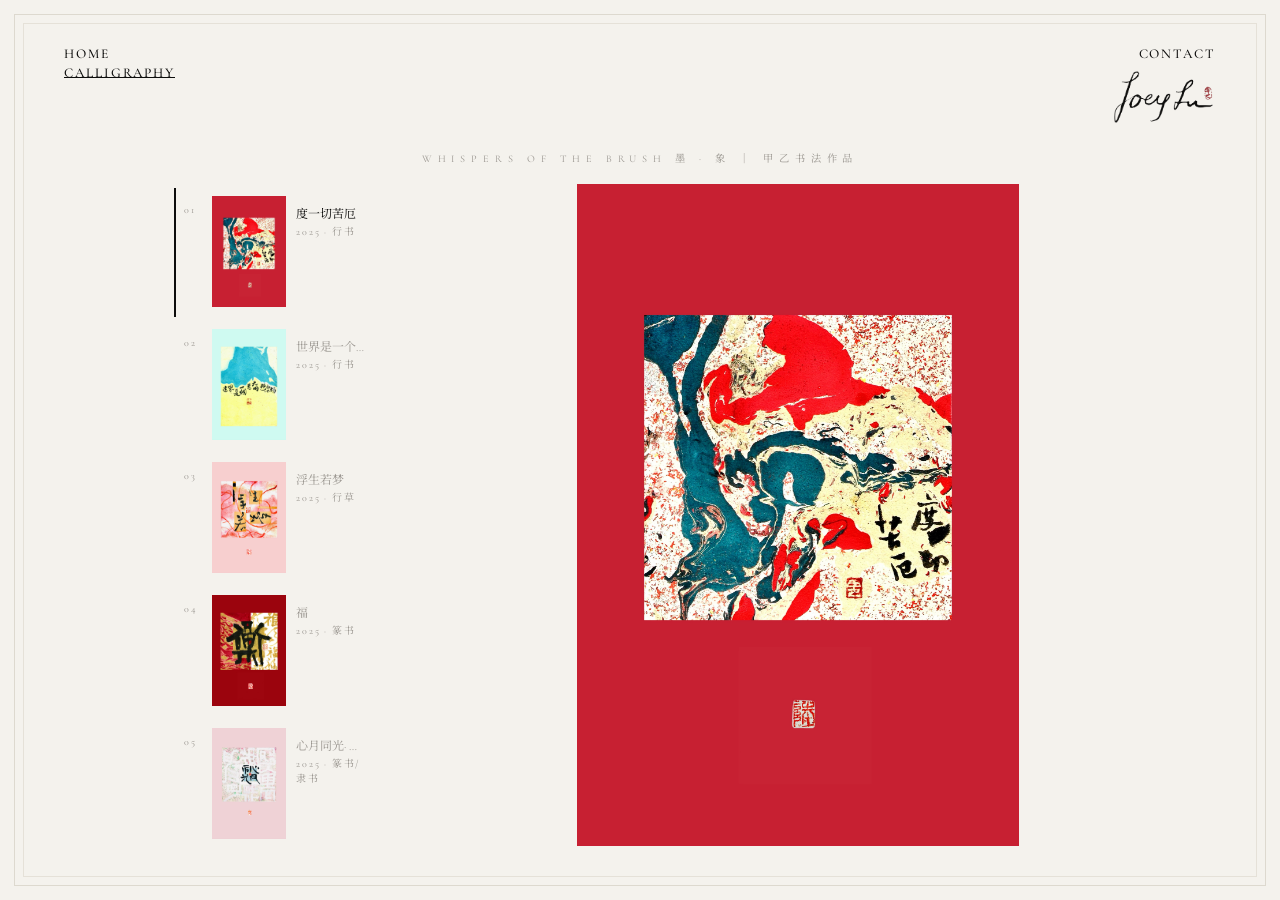
==== commit 89a90b1c: "v1.0" ====
--- a/calligraphy.html
+++ b/calligraphy.html
@@ -11,7 +11,7 @@
     <link rel="preconnect" href="https://fonts.googleapis.com" />
     <link rel="preconnect" href="https://fonts.gstatic.com" crossorigin />
     <link
-      href="https://fonts.googleapis.com/css2?family=Cormorant+Garamond:ital,wght@0,400;0,500;1,400&family=Noto+Serif+SC:wght@400;500&display=swap"
+      href="https://fonts.googleapis.com/css2?family=Cormorant+Garamond:ital,wght@0,400;0,500;1,400&family=Cormorant:ital,wght@0,300;0,400;0,500;1,300;1,400&family=Noto+Serif+SC:wght@400;500&family=Playfair+Display:ital,wght@0,400;0,500;0,600;1,400&display=swap"
       rel="stylesheet"
     />
     <link rel="stylesheet" href="styles.css" />
@@ -38,7 +38,7 @@
       <section class="page-content gallery-page">
         <div class="gallery-top">
           <h1 id="page-title" class="sr-only">CALLIGRAPHY</h1>
-          <span class="gallery-label">Whispers of the Brush 墨 · 象</span>
+          <span class="gallery-label">Whispers of the Brush 墨 · 象 ｜ 甲乙书法作品</span>
         </div>
 
         <div class="gallery">
--- a/styles.css
+++ b/styles.css
@@ -594,11 +594,11 @@
   min-height: 100svh;
   height: 100svh;
   overflow: hidden;
-  padding: clamp(18px, 2.6vw, 36px) clamp(22px, 3.2vw, 48px);
+  padding: clamp(28px, 3.5vw, 48px) clamp(40px, 5vw, 72px);
 }
 
 .archive-poster .poster-header {
-  padding-bottom: clamp(10px, 1.4vh, 16px);
+  padding-bottom: clamp(14px, 2vh, 24px);
 }
 
 .archive-poster .header-stack {
@@ -607,8 +607,8 @@
 }
 
 .archive-poster .header-logo {
-  height: clamp(18px, 2.8vh, 28px);
-  max-width: 120px;
+  height: clamp(40px, 6.5vh, 64px);
+  max-width: 280px;
 }
 
 .archive-poster .page-content {
@@ -625,7 +625,7 @@
   width: 100%;
   max-width: min(1320px, 95vw);
   margin: 0 auto;
-  padding: 0 clamp(24px, 4vw, 56px);
+  padding: 0 clamp(8px, 1.5vw, 24px);
   height: 100%;
   min-height: 0;
   display: flex;
@@ -643,7 +643,7 @@
   align-items: center;
   justify-content: center;
   gap: clamp(16px, 2.2vw, 32px);
-  padding: clamp(12px, 1.6vh, 18px) 0;
+  padding: clamp(2px, 0.6vh, 6px) 0 clamp(14px, 2.2vh, 24px);
 }
 
 .gallery-wordmark {
@@ -655,10 +655,12 @@
 }
 
 .gallery-label {
-  font-family: "Cormorant Garamond", "Noto Serif SC", Georgia, serif;
-  font-size: clamp(13px, 1.05vw, 16px);
+  font-family: "Cormorant", "Cormorant Garamond", "Noto Serif SC", Georgia, serif;
+  font-style: normal;
+  font-size: clamp(10px, 0.8vw, 13px);
   font-weight: 400;
-  letter-spacing: 0.06em;
+  letter-spacing: 0.58em;
+  text-transform: uppercase;
   color: var(--muted);
   white-space: nowrap;
 }
@@ -672,10 +674,18 @@
   flex: 1;
   min-height: 0;
   display: grid;
-  grid-template-columns: minmax(220px, 260px) 1fr;
-  gap: clamp(32px, 4vw, 56px);
+  grid-template-columns: clamp(48px, 5vw, 80px) minmax(178px, 206px) 1fr;
+  gap: clamp(16px, 1.8vw, 28px);
   overflow: hidden;
   padding: 0 0 clamp(4px, 1vh, 12px);
+}
+
+.gallery-list {
+  grid-column: 2;
+}
+
+.gallery-stage {
+  grid-column: 3;
 }
 
 /* Left: thumb list — independently scrollable, page stays put */
@@ -687,7 +697,7 @@
   display: flex;
   flex-direction: column;
   gap: 4px;
-  padding: 4px 12px 4px 4px;
+  padding: 4px 4px 4px 4px;
   scrollbar-width: thin;
   scrollbar-color: var(--line) transparent;
   overscroll-behavior: contain;
@@ -710,8 +720,8 @@
   position: relative;
   appearance: none;
   display: grid;
-  grid-template-columns: 20px 80px 1fr;
-  column-gap: 12px;
+  grid-template-columns: 18px 74px 1fr;
+  column-gap: 10px;
   row-gap: 2px;
   align-items: start;
   padding: 8px 6px 8px 8px;
@@ -748,7 +758,7 @@
 /* Thumbnail image — no border, no frame, contain (no crop) */
 .thumb-img-wrap {
   display: block;
-  width: 80px;
+  width: 74px;
   aspect-ratio: 2 / 3;
   overflow: hidden;
   background: var(--paper);
@@ -789,18 +799,15 @@
   color: var(--muted);
 }
 
-/* Right: stage — scrolls vertically; image fills the first screen, info below. */
+/* Right: stage — scrolls vertically; image fills the first screen, info below.
+   Stage uses block layout (not flex) so .stage-img-wrap can reliably take
+   100% of the visible height, matching the left thumb column's height. */
 .gallery-stage {
   position: relative;
   overflow-y: auto;
   overflow-x: hidden;
   height: 100%;
   min-height: 0;
-  display: flex;
-  flex-direction: column;
-  align-items: center;
-  gap: clamp(18px, 2.4vh, 28px);
-  max-width: 560px;
   width: 100%;
   margin: 0 auto;
   scroll-behavior: smooth;
@@ -815,20 +822,17 @@
   background: var(--line);
 }
 
-/* Stage image — fills the first screen while keeping the whole work fully
-   visible (object-fit: contain, no crop). */
+/* Stage image — fills the entire first screen (top & bottom aligned with the
+   left thumb list). object-fit: contain keeps the work fully visible, no crop. */
 .stage-img-wrap {
-  flex: 1 1 100%;
-  min-height: 0;
+  height: 100%;
+  min-height: 100%;
   width: 100%;
-  height: 100%;
-  max-height: 100%;
-  overflow: hidden;
-  background: var(--paper);
+  overflow: hidden;
+  background: transparent;
   display: flex;
   align-items: center;
   justify-content: center;
-  box-shadow: 0 2px 8px rgba(13, 13, 12, 0.06), 0 16px 48px rgba(13, 13, 12, 0.08);
 }
 
 .stage-img {
@@ -846,18 +850,19 @@
   flex-direction: column;
   align-items: center;
   text-align: center;
-  gap: 6px;
+  gap: 8px;
   width: 100%;
-  max-width: 440px;
-  padding: clamp(10px, 1.4vh, 18px) 0 clamp(16px, 2.4vh, 28px);
-  flex: none;
+  max-width: 460px;
+  margin: 0 auto;
+  padding: clamp(48px, 7vh, 88px) 0 clamp(56px, 8vh, 104px);
 }
 
 .stage-title {
   margin: 0;
-  font-family: "Cormorant Garamond", "Noto Serif SC", Georgia, serif;
-  font-size: clamp(20px, 1.7vw, 26px);
+  font-family: "Playfair Display", "Cormorant Garamond", "Noto Serif SC", Georgia, serif;
+  font-size: clamp(22px, 1.9vw, 30px);
   font-weight: 500;
+  letter-spacing: 0.04em;
   line-height: 1.2;
   color: var(--ink);
 }
@@ -902,8 +907,7 @@
   align-items: center;
   justify-content: center;
   gap: clamp(16px, 2vw, 28px);
-  padding-top: 4px;
-  flex: none;
+  padding: 0 0 clamp(48px, 7vh, 88px);
 }
 
 .stage-prev,
@@ -959,6 +963,7 @@
   }
 
   .gallery-list {
+    grid-column: auto;
     overflow-x: auto;
     overflow-y: hidden;
     height: auto;
@@ -971,6 +976,10 @@
     -webkit-overflow-scrolling: touch;
   }
 
+  .gallery-stage {
+    grid-column: auto;
+  }
+
   .gallery-thumb {
     flex: none;
     width: 124px;
@@ -1005,20 +1014,17 @@
     overflow-x: hidden;
     height: 100%;
     min-height: 0;
-    max-width: 100%;
+    width: 100%;
     margin: 0 auto;
-    padding: 0 0 clamp(12px, 3vh, 24px);
   }
 
   .stage-img-wrap {
-    flex: 1 1 100%;
-    min-height: 0;
     height: 100%;
-    max-height: 100%;
+    min-height: 100%;
   }
 
   .stage-info {
-    padding: clamp(12px, 2vh, 20px) 0 clamp(16px, 3vh, 28px);
+    padding: clamp(32px, 5vh, 56px) 0 clamp(40px, 6vh, 64px);
   }
 
   .stage-title {
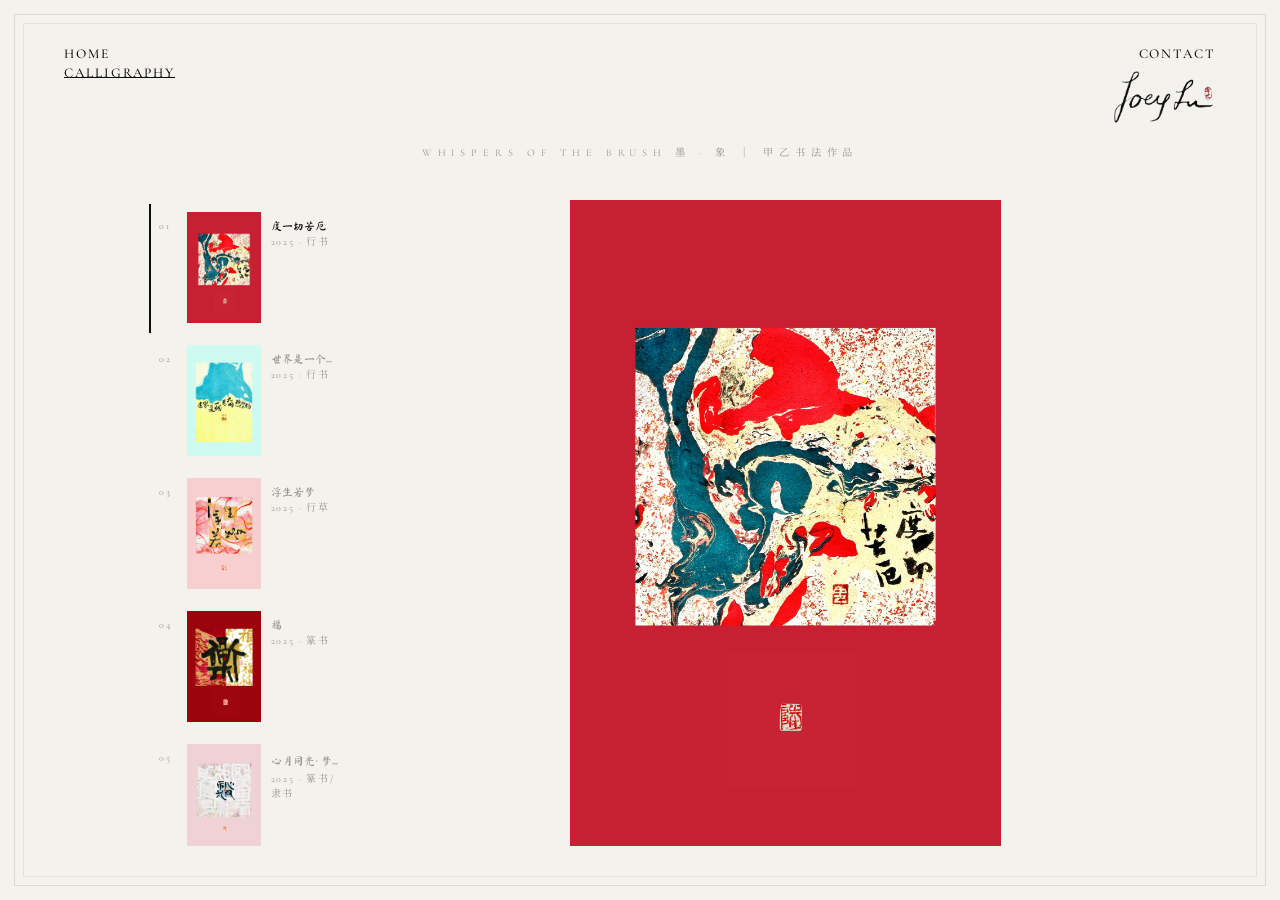
==== commit d6d5bc28: "v1.1" ====
--- a/calligraphy.html
+++ b/calligraphy.html
@@ -11,7 +11,7 @@
     <link rel="preconnect" href="https://fonts.googleapis.com" />
     <link rel="preconnect" href="https://fonts.gstatic.com" crossorigin />
     <link
-      href="https://fonts.googleapis.com/css2?family=Cormorant+Garamond:ital,wght@0,400;0,500;1,400&family=Cormorant:ital,wght@0,300;0,400;0,500;1,300;1,400&family=Noto+Serif+SC:wght@400;500&family=Playfair+Display:ital,wght@0,400;0,500;0,600;1,400&display=swap"
+      href="https://fonts.googleapis.com/css2?family=Cormorant+Garamond:ital,wght@0,400;0,500;1,400&family=Cormorant:ital,wght@0,300;0,400;0,500;1,300;1,400&family=Noto+Serif+SC:wght@400;500&family=Playfair+Display:ital,wght@0,400;0,500;0,600;1,400&family=Ma+Shan+Zheng&display=swap"
       rel="stylesheet"
     />
     <link rel="stylesheet" href="styles.css" />
--- a/styles.css
+++ b/styles.css
@@ -643,7 +643,7 @@
   align-items: center;
   justify-content: center;
   gap: clamp(16px, 2.2vw, 32px);
-  padding: clamp(2px, 0.6vh, 6px) 0 clamp(14px, 2.2vh, 24px);
+  padding: 0 0 clamp(28px, 4.5vh, 48px);
 }
 
 .gallery-wordmark {
@@ -674,7 +674,7 @@
   flex: 1;
   min-height: 0;
   display: grid;
-  grid-template-columns: clamp(48px, 5vw, 80px) minmax(178px, 206px) 1fr;
+  grid-template-columns: clamp(24px, 3vw, 48px) minmax(178px, 206px) 1fr;
   gap: clamp(16px, 1.8vw, 28px);
   overflow: hidden;
   padding: 0 0 clamp(4px, 1vh, 12px);
@@ -785,8 +785,8 @@
 }
 
 .thumb-title {
-  font-family: "Cormorant Garamond", "Noto Serif SC", Georgia, serif;
-  font-size: clamp(12px, 0.9vw, 14px);
+  font-family: "Ma Shan Zheng", "Noto Serif SC", "PingFang SC", "Microsoft YaHei", serif;
+  font-size: clamp(11px, 0.85vw, 13px);
   color: var(--muted);
   white-space: nowrap;
   overflow: hidden;
@@ -859,11 +859,11 @@
 
 .stage-title {
   margin: 0;
-  font-family: "Playfair Display", "Cormorant Garamond", "Noto Serif SC", Georgia, serif;
-  font-size: clamp(22px, 1.9vw, 30px);
-  font-weight: 500;
-  letter-spacing: 0.04em;
-  line-height: 1.2;
+  font-family: "Ma Shan Zheng", "Noto Serif SC", "PingFang SC", "Microsoft YaHei", serif;
+  font-size: clamp(18px, 1.55vw, 26px);
+  font-weight: 400;
+  letter-spacing: 0.02em;
+  line-height: 1.35;
   color: var(--ink);
 }
 
@@ -962,6 +962,10 @@
     height: 100%;
   }
 
+  .gallery-top {
+    padding-bottom: clamp(10px, 1.6vh, 16px);
+  }
+
   .gallery-list {
     grid-column: auto;
     overflow-x: auto;
@@ -969,8 +973,8 @@
     height: auto;
     display: flex;
     flex-direction: row;
-    gap: 10px;
-    padding: 4px 0 8px;
+    gap: 8px;
+    padding: 2px 0 6px;
     scroll-snap-type: x mandatory;
     overscroll-behavior: contain;
     -webkit-overflow-scrolling: touch;
@@ -982,12 +986,12 @@
 
   .gallery-thumb {
     flex: none;
-    width: 124px;
+    width: 92px;
     display: flex;
     flex-direction: column;
-    gap: 6px;
+    gap: 4px;
     border-left: 0;
-    padding: 4px 4px 8px;
+    padding: 2px 2px 6px;
     scroll-snap-align: start;
   }
 
@@ -1028,7 +1032,8 @@
   }
 
   .stage-title {
-    font-size: clamp(18px, 1.5vh, 22px);
+    font-size: clamp(16px, 1.35vh, 20px);
+    line-height: 1.4;
   }
 }
 
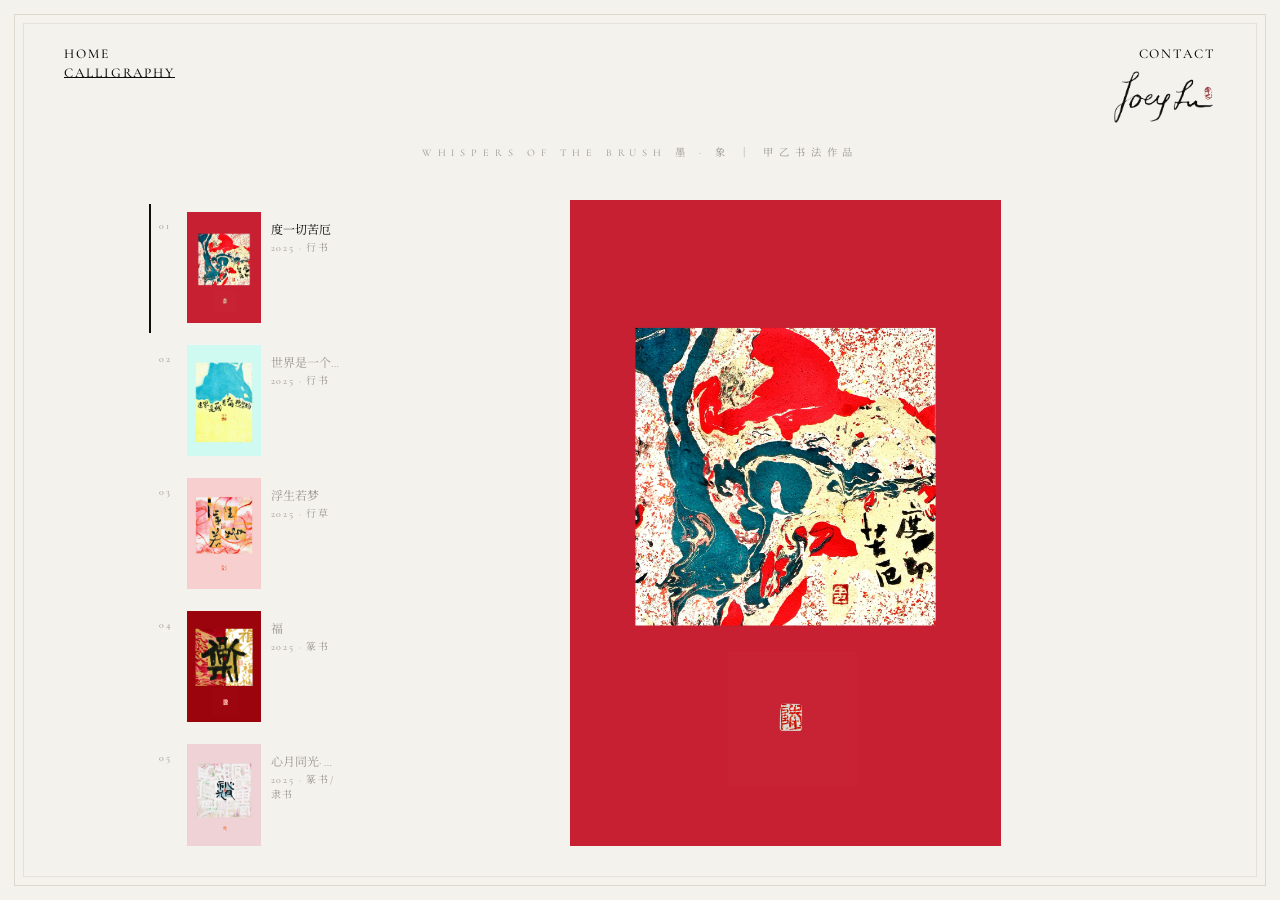
==== commit 850247d2: "v1.3" ====
--- a/calligraphy.html
+++ b/calligraphy.html
@@ -11,7 +11,7 @@
     <link rel="preconnect" href="https://fonts.googleapis.com" />
     <link rel="preconnect" href="https://fonts.gstatic.com" crossorigin />
     <link
-      href="https://fonts.googleapis.com/css2?family=Cormorant+Garamond:ital,wght@0,400;0,500;1,400&family=Cormorant:ital,wght@0,300;0,400;0,500;1,300;1,400&family=Noto+Serif+SC:wght@400;500&family=Playfair+Display:ital,wght@0,400;0,500;0,600;1,400&family=Ma+Shan+Zheng&display=swap"
+      href="https://fonts.googleapis.com/css2?family=Cormorant+Garamond:ital,wght@0,400;0,500;1,400&family=Cormorant:ital,wght@0,300;0,400;0,500;1,300;1,400&family=Noto+Serif+SC:wght@400;500&family=Playfair+Display:ital,wght@0,400;0,500;0,600;1,400&family=Italiana&family=Ma+Shan+Zheng&display=swap"
       rel="stylesheet"
     />
     <link rel="stylesheet" href="styles.css" />
@@ -109,8 +109,8 @@
                 <img class="thumb-img" src="assets/works/work-07.jpg" alt="作品 07" loading="lazy" />
               </span>
               <span class="thumb-meta">
-                <span class="thumb-title">《作品名》</span>
-                <span class="thumb-sub">2024 · 草书</span>
+                <span class="thumb-title">万类霜天竞自由</span>
+                <span class="thumb-sub">2024 · 行草</span>
               </span>
             </button>
             <button class="gallery-thumb" data-index="08" data-style="running" type="button">
--- a/styles.css
+++ b/styles.css
@@ -785,8 +785,8 @@
 }
 
 .thumb-title {
-  font-family: "Ma Shan Zheng", "Noto Serif SC", "PingFang SC", "Microsoft YaHei", serif;
-  font-size: clamp(11px, 0.85vw, 13px);
+  font-family: "Cormorant Garamond", "Noto Serif SC", Georgia, serif;
+  font-size: clamp(12px, 0.9vw, 14px);
   color: var(--muted);
   white-space: nowrap;
   overflow: hidden;
@@ -859,10 +859,10 @@
 
 .stage-title {
   margin: 0;
-  font-family: "Ma Shan Zheng", "Noto Serif SC", "PingFang SC", "Microsoft YaHei", serif;
+  font-family: "Italiana", "Playfair Display", "Ma Shan Zheng", "Noto Serif SC", "PingFang SC", "Microsoft YaHei", serif;
   font-size: clamp(18px, 1.55vw, 26px);
   font-weight: 400;
-  letter-spacing: 0.02em;
+  letter-spacing: 0.04em;
   line-height: 1.35;
   color: var(--ink);
 }
@@ -986,12 +986,12 @@
 
   .gallery-thumb {
     flex: none;
-    width: 92px;
+    width: 100px;
     display: flex;
     flex-direction: column;
-    gap: 4px;
+    gap: 6px;
     border-left: 0;
-    padding: 2px 2px 6px;
+    padding: 2px 2px 8px;
     scroll-snap-align: start;
   }
 
@@ -1006,11 +1006,42 @@
 
   .gallery-thumb .thumb-no {
     grid-row: auto;
+    align-self: center;
+    padding-top: 0;
+    font-size: 9px;
+    letter-spacing: 0.16em;
+    opacity: 0.7;
   }
 
   .gallery-thumb .thumb-meta {
     align-items: center;
     text-align: center;
+    width: 100%;
+    min-width: 0;
+    gap: 3px;
+    height: 3.6em;
+  }
+
+  .gallery-thumb .thumb-title {
+    display: -webkit-box;
+    -webkit-line-clamp: 2;
+    -webkit-box-orient: vertical;
+    overflow: hidden;
+    text-overflow: ellipsis;
+    white-space: normal;
+    min-width: 0;
+    max-height: 2.5em;
+    line-height: 1.25;
+    font-size: 11px;
+  }
+
+  .gallery-thumb .thumb-sub {
+    white-space: nowrap;
+    overflow: hidden;
+    text-overflow: ellipsis;
+    font-size: 9px;
+    letter-spacing: 0.1em;
+    opacity: 0.78;
   }
 
   .gallery-stage {
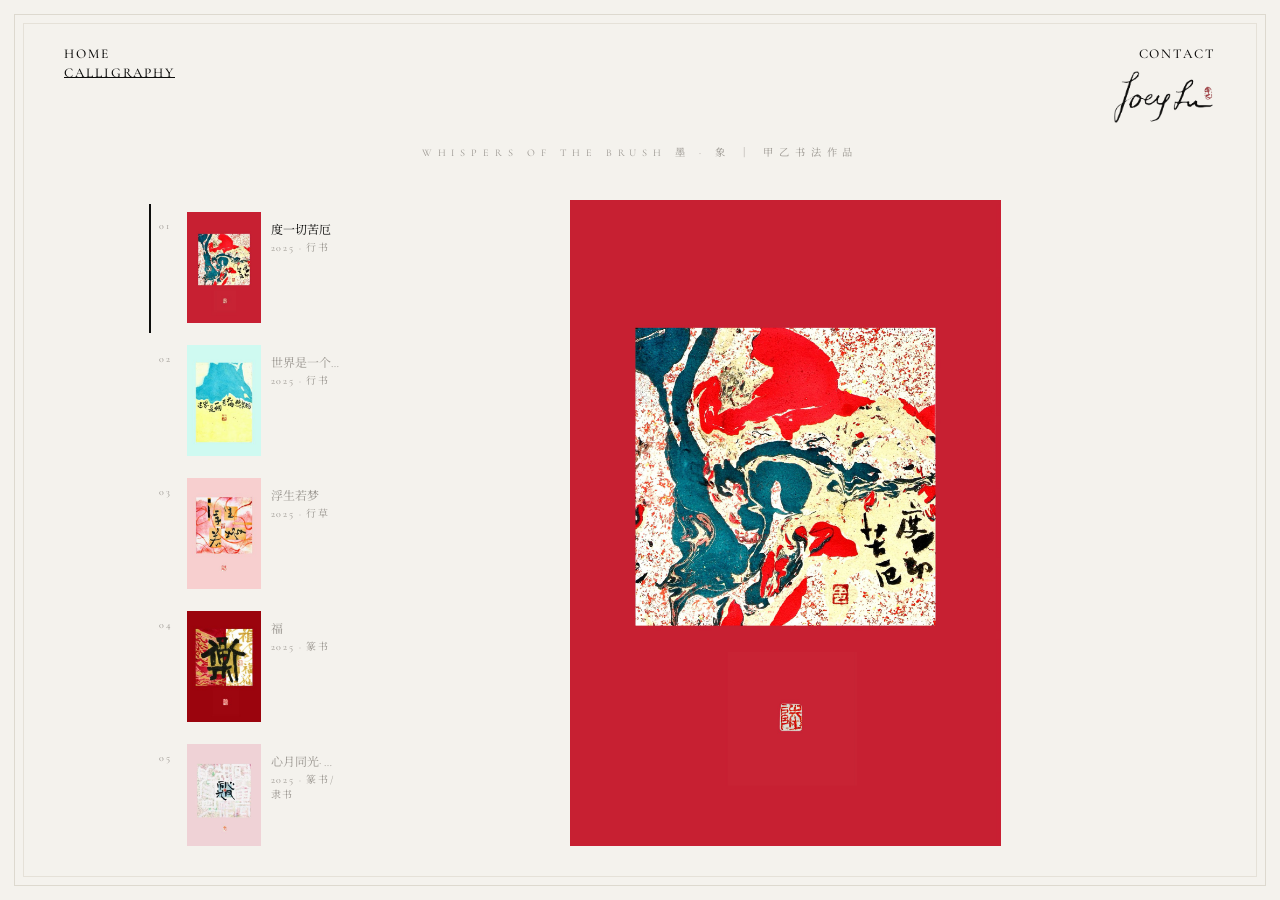
==== commit 36a4d779: "perf: 作品图生成缩略图+限宽展示图，加速 calligraphy 页面加载" ====
--- a/calligraphy.html
+++ b/calligraphy.html
@@ -46,7 +46,7 @@
             <button class="gallery-thumb" data-index="01" data-style="cursive" type="button">
               <span class="thumb-no">01</span>
               <span class="thumb-img-wrap">
-                <img class="thumb-img" src="assets/works/work-01.jpg" alt="作品 01" loading="lazy" />
+                <img class="thumb-img" src="assets/works/thumbs/work-01.jpg" data-full="assets/works/work-01.jpg" alt="作品 01" loading="lazy" />
               </span>
               <span class="thumb-meta">
                 <span class="thumb-title">度一切苦厄</span>
@@ -56,7 +56,7 @@
             <button class="gallery-thumb" data-index="02" data-style="running" type="button">
               <span class="thumb-no">02</span>
               <span class="thumb-img-wrap">
-                <img class="thumb-img" src="assets/works/work-02.jpg" alt="作品 02" loading="lazy" />
+                <img class="thumb-img" src="assets/works/thumbs/work-02.jpg" data-full="assets/works/work-02.jpg" alt="作品 02" loading="lazy" />
               </span>
               <span class="thumb-meta">
                 <span class="thumb-title">世界是一个巨大的游乐场</span>
@@ -66,7 +66,7 @@
             <button class="gallery-thumb" data-index="03" data-style="regular" type="button">
               <span class="thumb-no">03</span>
               <span class="thumb-img-wrap">
-                <img class="thumb-img" src="assets/works/work-03.jpg" alt="作品 03" loading="lazy" />
+                <img class="thumb-img" src="assets/works/thumbs/work-03.jpg" data-full="assets/works/work-03.jpg" alt="作品 03" loading="lazy" />
               </span>
               <span class="thumb-meta">
                 <span class="thumb-title">浮生若梦</span>
@@ -76,7 +76,7 @@
             <button class="gallery-thumb" data-index="04" data-style="running" type="button">
               <span class="thumb-no">04</span>
               <span class="thumb-img-wrap">
-                <img class="thumb-img" src="assets/works/work-04.jpg" alt="作品 04" loading="lazy" />
+                <img class="thumb-img" src="assets/works/thumbs/work-04.jpg" data-full="assets/works/work-04.jpg" alt="作品 04" loading="lazy" />
               </span>
               <span class="thumb-meta">
                 <span class="thumb-title">福</span>
@@ -86,7 +86,7 @@
             <button class="gallery-thumb" data-index="05" data-style="cursive" type="button">
               <span class="thumb-no">05</span>
               <span class="thumb-img-wrap">
-                <img class="thumb-img" src="assets/works/work-05.jpg" alt="作品 05" loading="lazy" />
+                <img class="thumb-img" src="assets/works/thumbs/work-05.jpg" data-full="assets/works/work-05.jpg" alt="作品 05" loading="lazy" />
               </span>
               <span class="thumb-meta">
                 <span class="thumb-title">心月同光· 梦里乾坤</span>
@@ -96,7 +96,7 @@
             <button class="gallery-thumb" data-index="06" data-style="regular" type="button">
               <span class="thumb-no">06</span>
               <span class="thumb-img-wrap">
-                <img class="thumb-img" src="assets/works/work-06.jpg" alt="作品 06" loading="lazy" />
+                <img class="thumb-img" src="assets/works/thumbs/work-06.jpg" data-full="assets/works/work-06.jpg" alt="作品 06" loading="lazy" />
               </span>
               <span class="thumb-meta">
                 <span class="thumb-title">穿越周期</span>
@@ -106,7 +106,7 @@
             <button class="gallery-thumb" data-index="07" data-style="cursive" type="button">
               <span class="thumb-no">07</span>
               <span class="thumb-img-wrap">
-                <img class="thumb-img" src="assets/works/work-07.jpg" alt="作品 07" loading="lazy" />
+                <img class="thumb-img" src="assets/works/thumbs/work-07.jpg" data-full="assets/works/work-07.jpg" alt="作品 07" loading="lazy" />
               </span>
               <span class="thumb-meta">
                 <span class="thumb-title">万类霜天竞自由</span>
@@ -116,7 +116,7 @@
             <button class="gallery-thumb" data-index="08" data-style="running" type="button">
               <span class="thumb-no">08</span>
               <span class="thumb-img-wrap">
-                <img class="thumb-img" src="assets/works/work-08.jpg" alt="作品 08" loading="lazy" />
+                <img class="thumb-img" src="assets/works/thumbs/work-08.jpg" data-full="assets/works/work-08.jpg" alt="作品 08" loading="lazy" />
               </span>
               <span class="thumb-meta">
                 <span class="thumb-title">满船星梦压星河</span>
@@ -126,7 +126,7 @@
             <button class="gallery-thumb" data-index="09" data-style="cursive" type="button">
               <span class="thumb-no">09</span>
               <span class="thumb-img-wrap">
-                <img class="thumb-img" src="assets/works/work-09.jpg" alt="作品 09" loading="lazy" />
+                <img class="thumb-img" src="assets/works/thumbs/work-09.jpg" data-full="assets/works/work-09.jpg" alt="作品 09" loading="lazy" />
               </span>
               <span class="thumb-meta">
                 <span class="thumb-title">上善若水</span>
@@ -136,7 +136,7 @@
             <button class="gallery-thumb" data-index="10" data-style="regular" type="button">
               <span class="thumb-no">10</span>
               <span class="thumb-img-wrap">
-                <img class="thumb-img" src="assets/works/work-10.jpg" alt="作品 10" loading="lazy" />
+                <img class="thumb-img" src="assets/works/thumbs/work-10.jpg" data-full="assets/works/work-10.jpg" alt="作品 10" loading="lazy" />
               </span>
               <span class="thumb-meta">
                 <span class="thumb-title">如愿</span>
@@ -146,7 +146,7 @@
             <button class="gallery-thumb" data-index="11" data-style="cursive" type="button">
               <span class="thumb-no">11</span>
               <span class="thumb-img-wrap">
-                <img class="thumb-img" src="assets/works/work-11.jpg" alt="作品 11" loading="lazy" />
+                <img class="thumb-img" src="assets/works/thumbs/work-11.jpg" data-full="assets/works/work-11.jpg" alt="作品 11" loading="lazy" />
               </span>
               <span class="thumb-meta">
                 <span class="thumb-title">上善若水</span>
@@ -156,17 +156,17 @@
             <button class="gallery-thumb" data-index="12" data-style="running" type="button">
               <span class="thumb-no">12</span>
               <span class="thumb-img-wrap">
-                <img class="thumb-img" src="assets/works/work-12.jpg" alt="作品 12" loading="lazy" />
-              </span>
-              <span class="thumb-meta">
-                <span class="thumb-title">《作品名》</span>
+                <img class="thumb-img" src="assets/works/thumbs/work-12.jpg" data-full="assets/works/work-12.jpg" alt="作品 12" loading="lazy" />
+              </span>
+              <span class="thumb-meta">
+                <span class="thumb-title">飞流直下三千尺</span>
                 <span class="thumb-sub">2025 · 草书</span>
               </span>
             </button>
             <button class="gallery-thumb" data-index="13" data-style="cursive" type="button">
               <span class="thumb-no">13</span>
               <span class="thumb-img-wrap">
-                <img class="thumb-img" src="assets/works/work-13.jpg" alt="作品 13" loading="lazy" />
+                <img class="thumb-img" src="assets/works/thumbs/work-13.jpg" data-full="assets/works/work-13.jpg" alt="作品 13" loading="lazy" />
               </span>
               <span class="thumb-meta">
                 <span class="thumb-title">天真</span>
@@ -176,7 +176,7 @@
             <button class="gallery-thumb" data-index="14" data-style="cursive" type="button">
               <span class="thumb-no">14</span>
               <span class="thumb-img-wrap">
-                <img class="thumb-img" src="assets/works/work-14.jpg" alt="作品 14" loading="lazy" />
+                <img class="thumb-img" src="assets/works/thumbs/work-14.jpg" data-full="assets/works/work-14.jpg" alt="作品 14" loading="lazy" />
               </span>
               <span class="thumb-meta">
                 <span class="thumb-title">觉</span>
@@ -186,7 +186,7 @@
             <button class="gallery-thumb" data-index="15" data-style="cursive" type="button">
               <span class="thumb-no">15</span>
               <span class="thumb-img-wrap">
-                <img class="thumb-img" src="assets/works/work-15.jpg" alt="作品 15" loading="lazy" />
+                <img class="thumb-img" src="assets/works/thumbs/work-15.jpg" data-full="assets/works/work-15.jpg" alt="作品 15" loading="lazy" />
               </span>
               <span class="thumb-meta">
                 <span class="thumb-title">夏风深深 有如海浪</span>
@@ -196,7 +196,7 @@
             <button class="gallery-thumb" data-index="16" data-style="regular" type="button">
               <span class="thumb-no">16</span>
               <span class="thumb-img-wrap">
-                <img class="thumb-img" src="assets/works/work-16.jpg" alt="作品 16" loading="lazy" />
+                <img class="thumb-img" src="assets/works/thumbs/work-16.jpg" data-full="assets/works/work-16.jpg" alt="作品 16" loading="lazy" />
               </span>
               <span class="thumb-meta">
                 <span class="thumb-title">我的心略大于整个宇宙</span>
@@ -206,17 +206,17 @@
             <button class="gallery-thumb" data-index="17" data-style="regular" type="button">
               <span class="thumb-no">17</span>
               <span class="thumb-img-wrap">
-                <img class="thumb-img" src="assets/works/work-17.jpg" alt="作品 17" loading="lazy" />
-              </span>
-              <span class="thumb-meta">
-                <span class="thumb-title">每个情绪都标明了颜色，或哭或笑，都是甜色</span>
+                <img class="thumb-img" src="assets/works/thumbs/work-17.jpg" data-full="assets/works/work-17.jpg" alt="作品 17" loading="lazy" />
+              </span>
+              <span class="thumb-meta">
+                <span class="thumb-title">每个情绪都标明了颜色</span>
                 <span class="thumb-sub">2025 · 行草</span>
               </span>
             </button>
             <button class="gallery-thumb" data-index="18" data-style="cursive" type="button">
               <span class="thumb-no">18</span>
               <span class="thumb-img-wrap">
-                <img class="thumb-img" src="assets/works/work-18.jpg" alt="作品 18" loading="lazy" />
+                <img class="thumb-img" src="assets/works/thumbs/work-18.jpg" data-full="assets/works/work-18.jpg" alt="作品 18" loading="lazy" />
               </span>
               <span class="thumb-meta">
                 <span class="thumb-title">天真</span>
@@ -226,7 +226,7 @@
             <button class="gallery-thumb" data-index="19" data-style="cursive" type="button">
               <span class="thumb-no">19</span>
               <span class="thumb-img-wrap">
-                <img class="thumb-img" src="assets/works/work-19.jpg" alt="作品 19" loading="lazy" />
+                <img class="thumb-img" src="assets/works/thumbs/work-19.jpg" data-full="assets/works/work-19.jpg" alt="作品 19" loading="lazy" />
               </span>
               <span class="thumb-meta">
                 <span class="thumb-title">Burning Child Loves the Fire</span>
@@ -236,7 +236,7 @@
             <button class="gallery-thumb" data-index="20" data-style="cursive" type="button">
               <span class="thumb-no">20</span>
               <span class="thumb-img-wrap">
-                <img class="thumb-img" src="assets/works/work-20.jpg" alt="作品 20" loading="lazy" />
+                <img class="thumb-img" src="assets/works/thumbs/work-20.jpg" data-full="assets/works/work-20.jpg" alt="作品 20" loading="lazy" />
               </span>
               <span class="thumb-meta">
                 <span class="thumb-title">蓝色 · 宇宙之爱</span>
@@ -246,7 +246,7 @@
             <button class="gallery-thumb" data-index="21" data-style="cursive" type="button">
               <span class="thumb-no">21</span>
               <span class="thumb-img-wrap">
-                <img class="thumb-img" src="assets/works/work-21.jpg" alt="作品 21" loading="lazy" />
+                <img class="thumb-img" src="assets/works/thumbs/work-21.jpg" data-full="assets/works/work-21.jpg" alt="作品 21" loading="lazy" />
               </span>
               <span class="thumb-meta">
                 <span class="thumb-title">允许一切发生</span>
@@ -257,17 +257,18 @@
 
           <article class="gallery-stage" data-current="01">
             <div class="stage-img-wrap">
-              <img class="stage-img" src="assets/works/work-01.jpg" alt="作品 01" />
+              <img class="stage-img" src="assets/works/work-01.jpg" data-full="assets/works/work-01.jpg" alt="作品 01" />
             </div>
 
+            <h2
+              class="stage-title"
+              contenteditable="plaintext-only"
+              data-field="title"
+              data-placeholder="《作品名》"
+              spellcheck="false"
+            >度一切苦厄</h2>
+
             <div class="stage-info">
-              <h2
-                class="stage-title"
-                contenteditable="plaintext-only"
-                data-field="title"
-                data-placeholder="《作品名》"
-                spellcheck="false"
-              >度一切苦厄</h2>
               <p
                 class="stage-line"
                 contenteditable="plaintext-only"
--- a/styles.css
+++ b/styles.css
@@ -200,6 +200,10 @@
 .return-link:hover::after {
   opacity: 1;
   transform: scaleX(1);
+}
+
+.home-poster .header-stack a[aria-current="page"]::after {
+  display: none;
 }
 
 .section-poster {
@@ -466,11 +470,13 @@
 }
 
 .profile-subtitle {
-  margin: 0 0 clamp(20px, 3vh, 32px);
-  color: var(--muted);
-  font-size: clamp(14px, 1.1vw, 17px);
-  letter-spacing: 0.22em;
-  font-style: italic;
+  margin: 0 0 clamp(24px, 3.6vh, 40px);
+  color: var(--muted);
+  font-size: clamp(12px, 0.9vw, 15px);
+  letter-spacing: 0.32em;
+  line-height: 1.5;
+  text-transform: uppercase;
+  font-weight: 400;
 }
 
 .lang-panel {
@@ -489,13 +495,20 @@
   letter-spacing: 0.01em;
 }
 
+.lang-panel[data-lang="zh"] .profile-body {
+  font-size: clamp(13px, 1vw, 16px);
+  line-height: 2;
+  letter-spacing: 0.08em;
+}
+
 .profile-list {
   margin: 0;
   padding: 0 0 4px;
   list-style: none;
   color: var(--ink);
-  font-size: clamp(13px, 1vw, 15px);
-  line-height: 1.6;
+  font-size: clamp(12px, 0.92vw, 14px);
+  line-height: 1.7;
+  letter-spacing: 0.01em;
 }
 
 .profile-list li {
@@ -561,6 +574,21 @@
     border-left: none;
   }
 
+  .profile-subtitle {
+    font-size: 11px;
+    letter-spacing: 0.36em;
+    margin-bottom: clamp(22px, 3vh, 30px);
+  }
+
+  .profile-list {
+    font-size: 12px;
+    line-height: 1.75;
+  }
+
+  .profile-list li {
+    padding: 12px 0;
+  }
+
   .profile-text-body {
     max-width: 640px;
   }
@@ -575,10 +603,26 @@
     padding: clamp(18px, 4vw, 28px);
   }
 
+  .profile-subtitle {
+    font-size: 10px;
+    letter-spacing: 0.4em;
+    margin-bottom: clamp(18px, 2.6vh, 24px);
+  }
+
+  .profile-list {
+    font-size: 11px;
+    line-height: 1.8;
+  }
+
   .profile-list li {
     grid-template-columns: 1fr;
     gap: 2px;
-    padding: 8px 0;
+    padding: 10px 0;
+  }
+
+  .profile-list-date {
+    display: block;
+    margin-bottom: 2px;
   }
 
   .back-link {
@@ -854,17 +898,23 @@
   width: 100%;
   max-width: 460px;
   margin: 0 auto;
-  padding: clamp(48px, 7vh, 88px) 0 clamp(56px, 8vh, 104px);
+  padding: 0 0 clamp(56px, 8vh, 104px);
 }
 
 .stage-title {
-  margin: 0;
+  margin: 0 auto;
+  padding: clamp(48px, 7vh, 88px) 0 clamp(16px, 2vh, 24px);
   font-family: "Italiana", "Playfair Display", "Ma Shan Zheng", "Noto Serif SC", "PingFang SC", "Microsoft YaHei", serif;
   font-size: clamp(18px, 1.55vw, 26px);
   font-weight: 400;
   letter-spacing: 0.04em;
   line-height: 1.35;
+  white-space: pre-line;
   color: var(--ink);
+  text-align: center;
+  width: 100%;
+  max-width: 460px;
+  align-self: center;
 }
 
 .stage-line {
@@ -883,19 +933,19 @@
 }
 
 /* Editable fields */
-.stage-info [contenteditable]:hover {
+.stage [contenteditable]:hover {
   outline: 1px dashed rgba(13, 13, 12, 0.2);
   outline-offset: 4px;
   cursor: text;
 }
 
-.stage-info [contenteditable]:focus {
+.stage [contenteditable]:focus {
   outline: none;
   background: rgba(13, 13, 12, 0.03);
   box-shadow: 0 0 0 4px rgba(13, 13, 12, 0.04);
 }
 
-.stage-info [contenteditable]:empty::before {
+.stage [contenteditable]:empty::before {
   content: attr(data-placeholder);
   color: rgba(13, 13, 12, 0.32);
   font-style: italic;
@@ -941,23 +991,28 @@
     min-height: 100svh;
     height: 100svh;
     overflow: hidden;
-    padding: clamp(16px, 2.2vh, 22px) clamp(18px, 3.6vw, 28px);
+    padding: clamp(28px, 4.2vh, 40px) clamp(30px, 6vw, 48px);
   }
 
   .archive-poster .poster-header {
-    padding-bottom: 6px;
+    padding-bottom: clamp(12px, 2vh, 18px);
+  }
+
+  .archive-poster .header-logo {
+    height: clamp(20px, 3.2vh, 30px);
+    max-width: 120px;
   }
 
   .page-content.gallery-page {
     height: 100%;
     overflow: hidden;
-    padding: 0 clamp(4px, 2vw, 16px);
+    padding: 0 clamp(10px, 3.6vw, 22px);
   }
 
   .gallery {
     grid-template-columns: 1fr;
-    grid-template-rows: auto 1fr;
-    gap: 8px;
+    grid-template-rows: 1fr auto;
+    gap: 12px;
     overflow: hidden;
     height: 100%;
   }
@@ -967,31 +1022,40 @@
   }
 
   .gallery-list {
+    grid-row: 2;
     grid-column: auto;
     overflow-x: auto;
     overflow-y: hidden;
     height: auto;
     display: flex;
     flex-direction: row;
-    gap: 8px;
-    padding: 2px 0 6px;
+    gap: 20px;
+    padding: 8px 0 12px;
     scroll-snap-type: x mandatory;
     overscroll-behavior: contain;
     -webkit-overflow-scrolling: touch;
   }
 
   .gallery-stage {
+    grid-row: 1;
     grid-column: auto;
+    display: flex;
+    flex-direction: column;
+    overflow-y: auto;
+    height: 100%;
+    min-height: 0;
+    width: 100%;
+    margin: 0 auto;
   }
 
   .gallery-thumb {
     flex: none;
-    width: 100px;
+    width: 56px;
     display: flex;
     flex-direction: column;
-    gap: 6px;
+    gap: 3px;
     border-left: 0;
-    padding: 2px 2px 8px;
+    padding: 1px 1px 4px;
     scroll-snap-align: start;
   }
 
@@ -1008,8 +1072,8 @@
     grid-row: auto;
     align-self: center;
     padding-top: 0;
-    font-size: 9px;
-    letter-spacing: 0.16em;
+    font-size: 7px;
+    letter-spacing: 0.14em;
     opacity: 0.7;
   }
 
@@ -1018,59 +1082,91 @@
     text-align: center;
     width: 100%;
     min-width: 0;
-    gap: 3px;
-    height: 3.6em;
+    gap: 1px;
+    height: auto;
   }
 
   .gallery-thumb .thumb-title {
-    display: -webkit-box;
-    -webkit-line-clamp: 2;
-    -webkit-box-orient: vertical;
+    display: block;
     overflow: hidden;
     text-overflow: ellipsis;
-    white-space: normal;
+    white-space: nowrap;
     min-width: 0;
-    max-height: 2.5em;
-    line-height: 1.25;
-    font-size: 11px;
+    max-height: none;
+    line-height: 1.2;
+    font-size: 9px;
   }
 
   .gallery-thumb .thumb-sub {
     white-space: nowrap;
     overflow: hidden;
     text-overflow: ellipsis;
-    font-size: 9px;
-    letter-spacing: 0.1em;
+    font-size: 7px;
+    letter-spacing: 0.06em;
     opacity: 0.78;
   }
 
-  .gallery-stage {
-    overflow-y: auto;
-    overflow-x: hidden;
-    height: 100%;
-    min-height: 0;
-    width: 100%;
-    margin: 0 auto;
-  }
-
   .stage-img-wrap {
-    height: 100%;
-    min-height: 100%;
+    flex: 1 1 52vh;
+    min-height: 48vh;
+    height: auto;
+  }
+
+  .stage-title {
+    flex: none;
+    padding: clamp(20px, 3vh, 30px) 0 clamp(14px, 2vh, 20px);
+    font-size: clamp(16px, 1.5vh, 22px);
+    line-height: 1.45;
   }
 
   .stage-info {
-    padding: clamp(32px, 5vh, 56px) 0 clamp(40px, 6vh, 64px);
-  }
-
-  .stage-title {
-    font-size: clamp(16px, 1.35vh, 20px);
-    line-height: 1.4;
-  }
-}
+    flex: none;
+    padding: clamp(14px, 2vh, 20px) 0 clamp(36px, 5vh, 52px);
+    gap: 10px;
+  }
+
+  .stage-line {
+    font-size: clamp(11px, 1vh, 13px);
+    letter-spacing: 0.14em;
+  }
+
+  .stage-size {
+    font-size: clamp(10px, 0.9vh, 12px);
+    letter-spacing: 0.08em;
+  }
+
+  .stage-nav {
+    flex: none;
+    padding: 0 0 clamp(32px, 4.5vh, 48px);
+  }
+
+  .stage-prev,
+  .stage-next {
+    font-size: 10px;
+    letter-spacing: 0.14em;
+  }
+
+  .stage-counter {
+    font-size: 10px;
+    letter-spacing: 0.16em;
+  }
 
 @media (max-width: 900px) {
   .poster {
-    padding: 30px 26px;
+    padding: 36px 30px;
+  }
+
+  .frame {
+    inset: 14px;
+  }
+
+  .header-stack {
+    font-size: 13px;
+    letter-spacing: 0.1em;
+  }
+
+  .header-stack span {
+    font-size: 10px;
   }
 
   .logo-lockup {
@@ -1103,11 +1199,11 @@
 @media (max-width: 560px) {
   .poster {
     min-height: 100svh;
-    padding: 26px 20px;
+    padding: 32px 26px;
   }
 
   .frame {
-    inset: 9px;
+    inset: 11px;
   }
 
   .poster-header {
@@ -1115,12 +1211,12 @@
   }
 
   .header-stack {
-    font-size: 13px;
+    font-size: 12px;
     letter-spacing: 0.1em;
   }
 
   .header-stack span {
-    font-size: 10px;
+    font-size: 9px;
   }
 
   .logo-lockup {
@@ -1134,7 +1230,7 @@
   .entry-nav {
     width: 64vw;
     gap: 8px;
-    margin-bottom: 12px;
+    margin-bottom: 8px;
     font-size: 10px;
     letter-spacing: 0.12em;
   }
